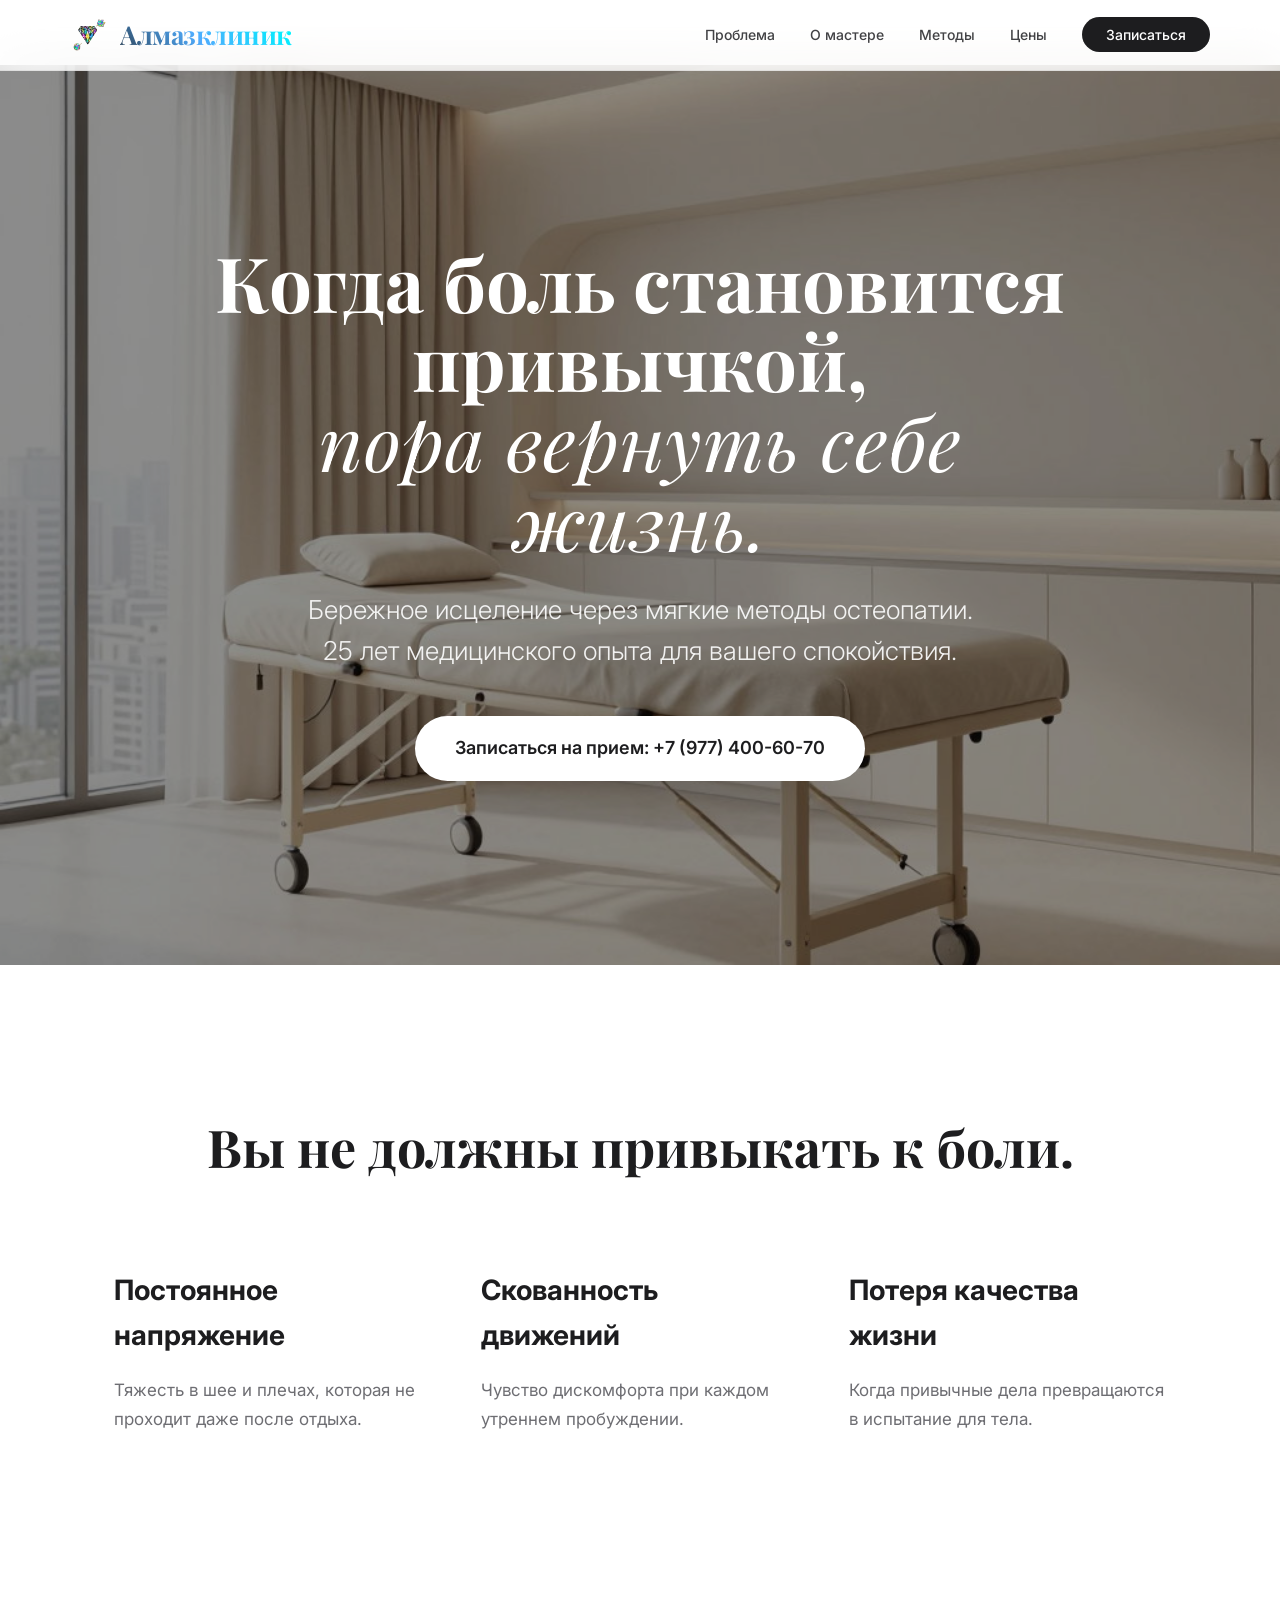
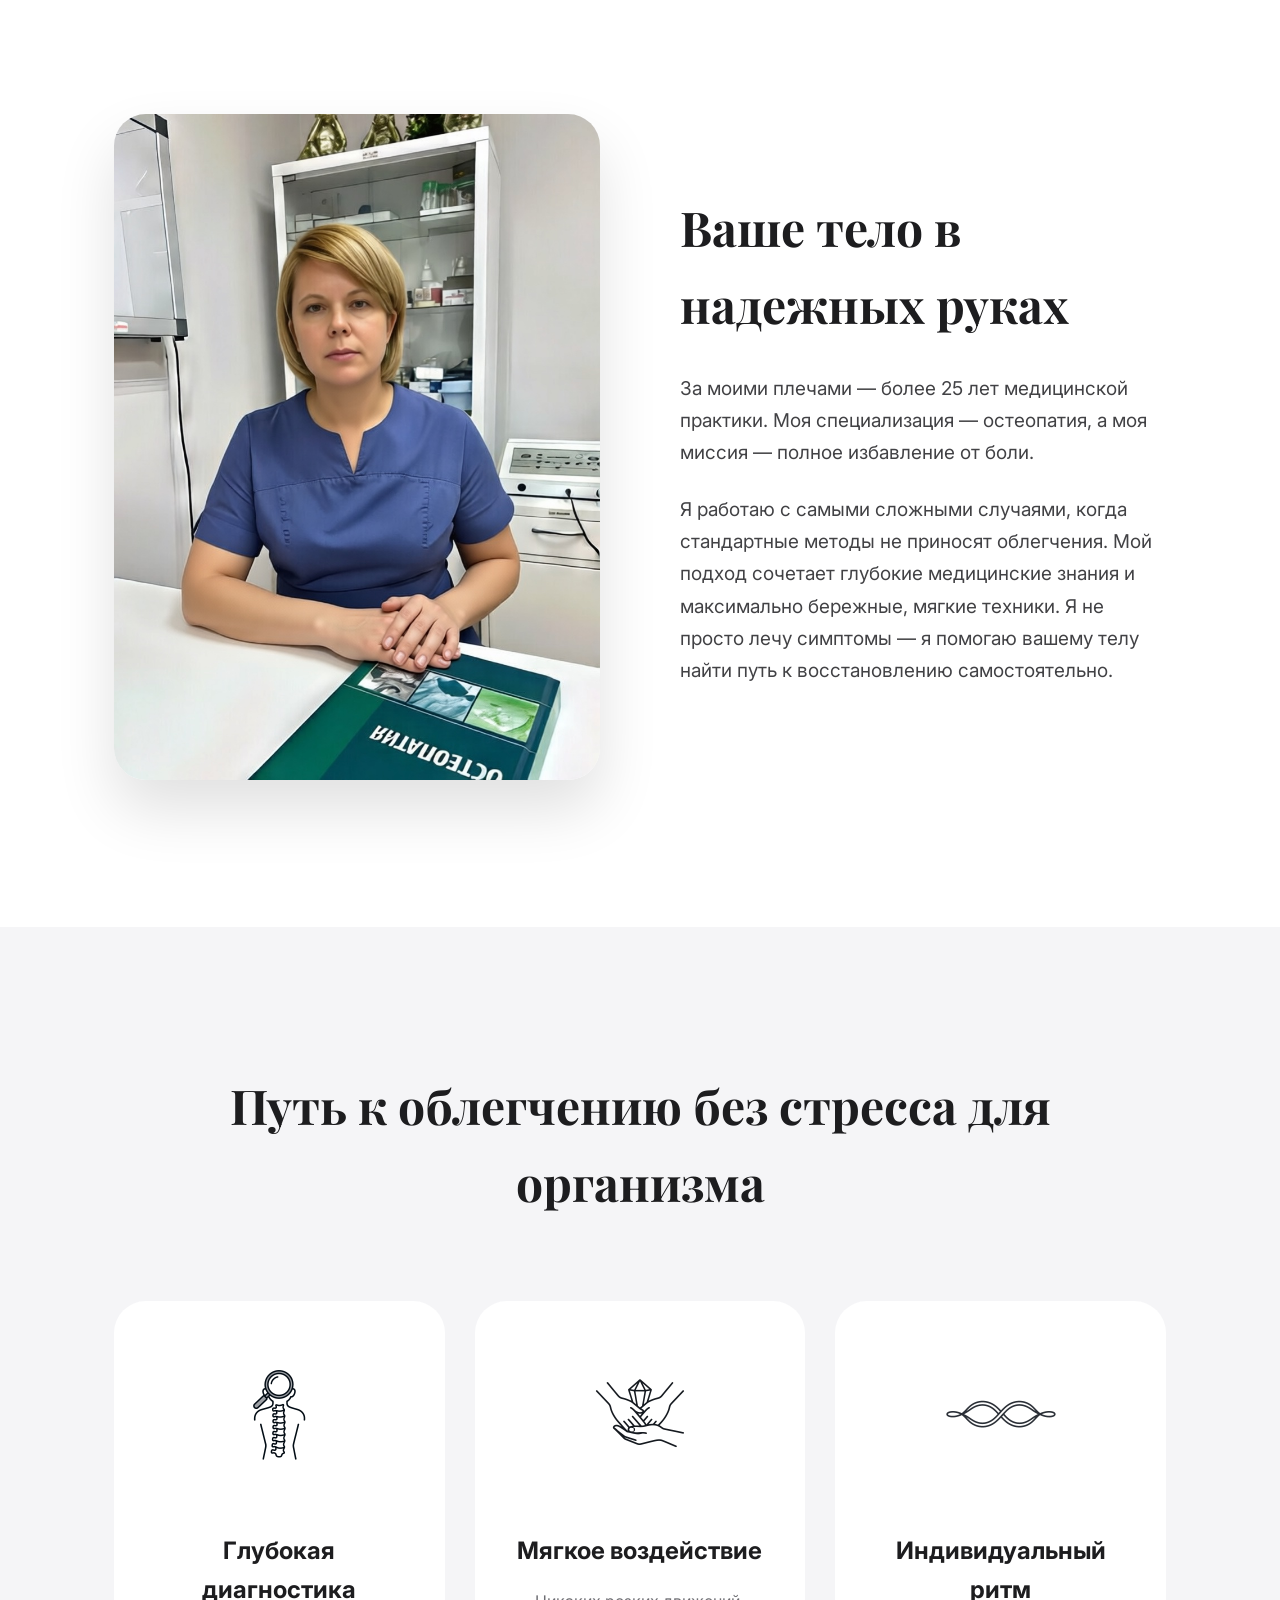
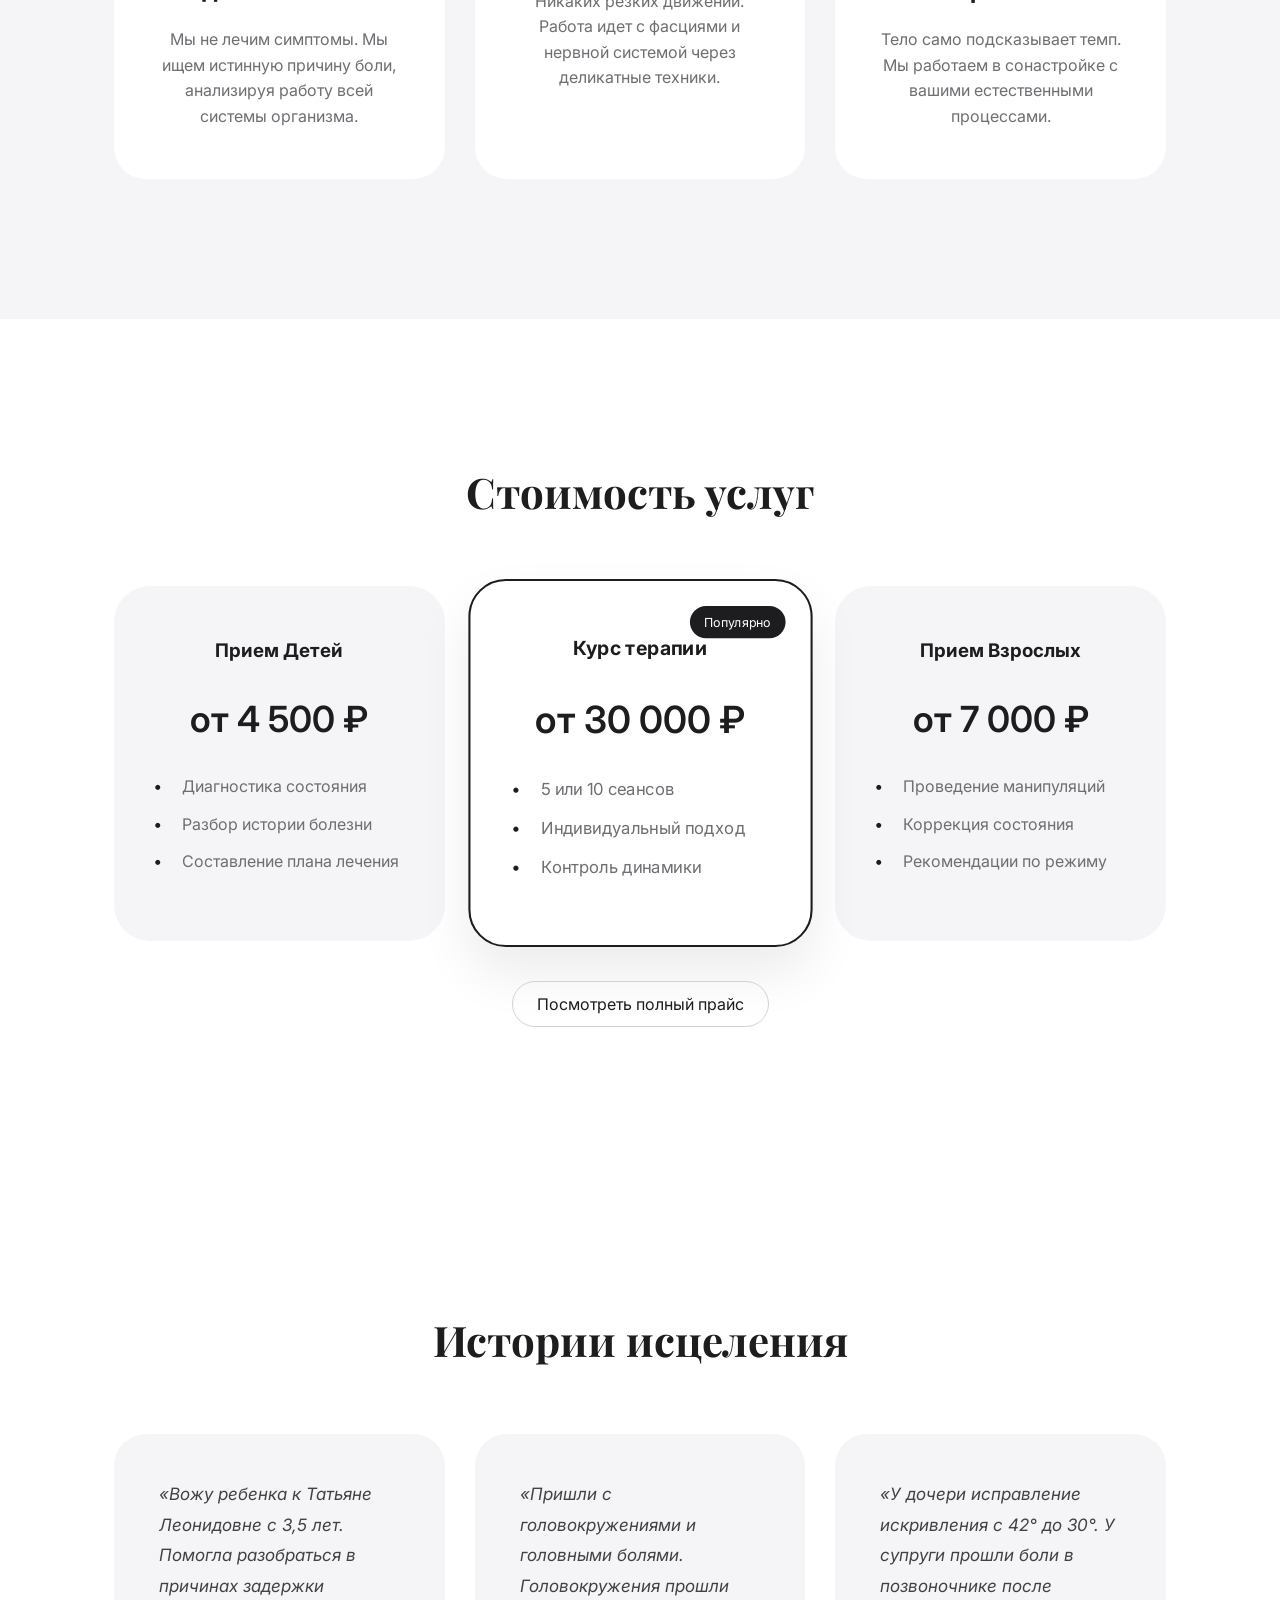
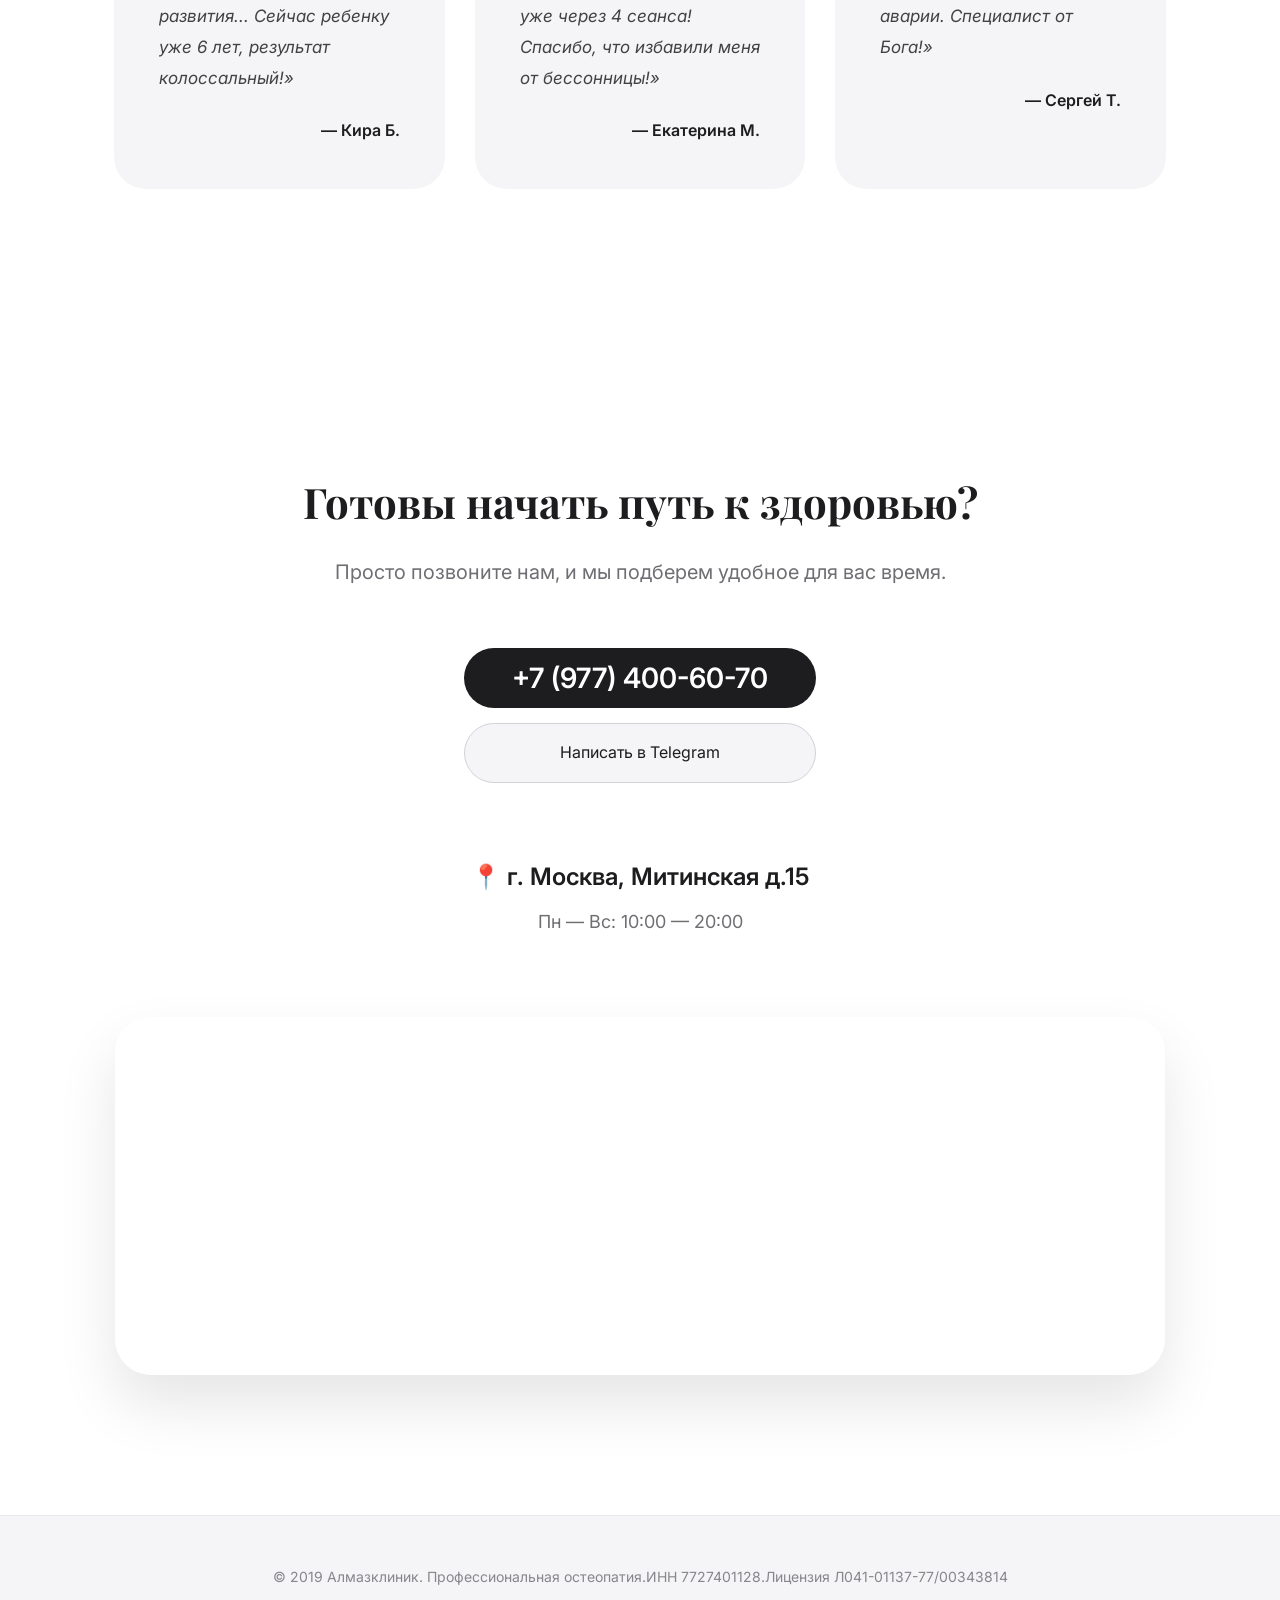
==== Сайт/index.html @ 71200cf9 "Add files via upload" ====
<!DOCTYPE html>
<html lang="ru">
<head>
    <meta charset="UTF-8">
    <meta name="viewport" content="width=device-width, initial-scale=1.0">
    <title>Алмазклиник | Бережное исцеление</title>
    <link rel="stylesheet" href="style.css">
    <!-- Подключаем премиальные шрифты -->
    <link href="https://fonts.googleapis.com/css2?family=Inter:wght@300;400;600&family=Playfair+Display:wght@700&display=swap" rel="stylesheet">
</head>
<body>

    <!-- Навигация -->
    <!-- Навигация с логотипом -->
    <nav class="navbar">
        <div class="nav-container">
            <a href="#" class="nav-logo">
                <img src="images/logo.png" alt="Логотип" class="nav-logo-img">
                <span>Алмазклиник</span>
            </a>
            <ul class="nav-links">
                <li><a href="#problem">Проблема</a></li>
                <li><a href="#about">О мастере</a></li>
                <li><a href="#methods">Методы</a></li>
                <li><a href="#pricing">Цены</a></li>
                <li><a href="#contact" class="nav-cta">Записаться</a></li>
            </ul>
        </div>
    </nav>


    <!-- Блок 1: Обложка -->
    <section class="hero">
        <div class="overlay"></div>
        <div class="hero-content">
            <h1 class="hero-title">Когда боль становится привычкой, <br><span class="italic">пора вернуть себе жизнь.</span></h1>
            <p class="hero-subtitle">Бережное исцеление через мягкие методы остеопатии. <br>25 лет медицинского опыта для вашего спокойствия.</p>
            <a href="tel:+79774006070" class="hero-button">Записаться на прием: +7 (977) 400-60-70</a>
        </div>
    </section>

    <!-- Блок 2: Проблема -->
    <section id="problem" class="problem-section">
        <div class="container">
            <h2 class="problem-title">Вы не должны привыкать к боли.</h2>
            <div class="problem-grid">
                <div class="problem-item">
                    <h3>Постоянное напряжение</h3>
                    <p>Тяжесть в шее и плечах, которая не проходит даже после отдыха.</p>
                </div>
                <div class="problem-item">
                    <h3>Скованность движений</h3>
                    <p>Чувство дискомфорта при каждом утреннем пробуждении.</p>
                </div>
                <div class="problem-item">
                    <h3>Потеря качества жизни</h3>
                    <p>Когда привычные дела превращаются в испытание для тела.</p>
                </div>
            </div>
        </div>
    </section>

    <!-- Блок 3: О мастере -->
    <section id="about" class="about-section">
        <div class="container about-container">
            <div class="about-image">
                <img src="images/doctor.jpg" alt="Специалист Алмазклиник">
            </div>
            <div class="about-text">
                <h2 class="about-title">Ваше тело в надежных руках</h2>
                <p class="about-description">
                    За моими плечами — более 25 лет медицинской практики. Моя специализация — остеопатия, а моя миссия — полное избавление от боли.
                </p>
                <p class="about-description">
                    Я работаю с самыми сложными случаями, когда стандартные методы не приносят облегчения. Мой подход сочетает глубокие медицинские знания и максимально бережные, мягкие техники. Я не просто лечу симптомы — я помогаю вашему телу найти путь к восстановлению самостоятельно.
                </p>
            </div>
        </div>
    </section>

<!-- Блок 4: Методы -->
<section id="methods" class="methods-section">
    <div class="container">
        <h2 class="methods-title">Путь к облегчению без стресса для организма</h2>
        <div class="methods-grid">
            
            <!-- Карточка 1 -->
            <div class="method-card">
                <div class="method-icon">
                    <img src="images/icon-diag.png" alt="Диагностика" class="method-img">
                </div>
                <h3>Глубокая диагностика</h3>
                <p>Мы не лечим симптомы. Мы ищем истинную причину боли, анализируя работу всей системы организма.</p>
            </div>

            <!-- Карточка 2 -->
            <div class="method-card">
                <div class="method-icon">
                    <img src="images/icon-touch.png" alt="Мягкое воздействие" class="method-img">
                </div>
                <h3>Мягкое воздействие</h3>
                <p>Никаких резких движений. Работа идет с фасциями и нервной системой через деликатные техники.</p>
            </div>

            <!-- Карточка 3 -->
            <div class="method-card">
                <div class="method-icon">
                    <img src="images/icon-rhythm.png" alt="Индивидуальный ритм" class="method-img">
                </div>
                <h3>Индивидуальный ритм</h3>
                <p>Тело само подсказывает темп. Мы работаем в сонастройке с вашими естественными процессами.</p>
            </div>

        </div>
    </div>
</section>


    <!-- Блок 5: Цены (Вернули на место) -->
    <section id="pricing" class="pricing-section">
        <div class="container">
            <h2 class="section-title">Стоимость услуг</h2>
            <div class="pricing-grid">
                <div class="price-card">
                    <h3>Прием Детей</h3>
                    <p class="price-value">от 4 500 ₽</p>
                    <ul class="price-features">
                        <li>Диагностика состояния</li>
                        <li>Разбор истории болезни</li>
                        <li>Составление плана лечения</li>
                    </ul>
                </div>
                <div class="price-card featured">
                    <div class="badge">Популярно</div>
                    <h3>Курс терапии</h3>
                    <p class="price-value">от 30 000 ₽</p>
                    <ul class="price-features">
                        <li>5 или 10 сеансов</li>
                        <li>Индивидуальный подход</li>
                        <li>Контроль динамики</li>
                    </ul>
                </div>
                <div class="price-card">
                    <h3>Прием Взрослых</h3>
                    <p class="price-value">от 7 000 ₽</p>
                    <ul class="price-features">
                        <li>Проведение манипуляций</li>
                        <li>Коррекция состояния</li>
                        <li>Рекомендации по режиму</li>
                    </ul>
                </div>
            </div>
            <div class="price-action">
            <button id="openPrice" class="btn-secondary">Посмотреть полный прайс</button>
        </div>
    </div> <!-- конец .container -->
</section>
    
    <!-- Блок 6: Отзывы -->
    <section class="testimonials-section">
        <div class="container">
            <h2 class="testimonials-title">Истории исцеления</h2>
            <div class="testimonials-grid">
                <div class="testimonial-card">
                    <p class="testimonial-text">«Вожу ребенка к Татьяне Леонидовне с 3,5 лет. Помогла разобраться в причинах задержки развития... Сейчас ребенку уже 6 лет, результат колоссальный!»</p>
                    <p class="testimonial-author">— Кира Б.</p>
                </div>
                <div class="testimonial-card">
                    <p class="testimonial-text">«Пришли с головокружениями и головными болями. Головокружения прошли уже через 4 сеанса! Спасибо, что избавили меня от бессонницы!»</p>
                    <p class="testimonial-author">— Екатерина М.</p>
                </div>
                <div class="testimonial-card">
                    <p class="testimonial-text">«У дочери исправление искривления с 42° до 30°. У супруги прошли боли в позвоночнике после аварии. Специалист от Бога!»</p>
                    <p class="testimonial-author">— Сергей Т.</p>
                </div>
            </div>
        </div>
    </section>

    <!-- Блок 7: Контакты и Карта -->
    <section id="contact" class="final-contact-section">
        <div class="container">
            <h2 class="final-title">Готовы начать путь к здоровью?</h2>
            <p class="final-subtitle">Просто позвоните нам, и мы подберем удобное для вас время.</p>
            
<div class="contact-main">
    <div class="contact-buttons">
        <a href="tel:+79774006070" class="big-phone-button">+7 (977) 400-60-70</a>
        <!-- ЗАМЕНИ 'your_username' на свой реальный ник в телеграм -->
        <a href="https://t.me/+79774006070" class="tg-button">Написать в Telegram</a>
    </div>
    <div class="contact-details">
        <p class="address-item">📍 г. Москва, Митинская д.15</p>
        <p class="working-hours">Пн — Вс: 10:00 — 20:00</p>
    </div>
</div>

            <div class="map-wrapper">
                <iframe src="https://www.google.com/maps/embed?pb=!1m18!1m12!1m3!1d2395.456789012345!2d37.369601!3d55.841950!2m3!1f0!2f0!3f0!3m2!1i1024!2i768!4f13.1!3m3!1m2!1s0x0%3A0x0!2zNTXCsDUwJzYzLjAiTiAzN8KwMjInXTAuNiJF!5e0!3m2!1sru!2sru!4v1625000000000!5m2!1sru!2sru" width="100%" height="350" style="border:0;" allowfullscreen="" loading="lazy"></iframe>
            </div>
        </div>
    </section>

    <footer class="footer">
        <div class="container">
            <p>&copy; 2019 Алмазклиник. Профессиональная остеопатия.ИНН 7727401128.Лицензия Л041-01137-77/00343814</p>
        </div>
    </footer>
    <!-- Модальное окно с полным прайсом -->
    <div id="priceModal" class="modal-overlay">
        <div class="modal-container">
            <button class="modal-close">&times;</button>
            <div class="modal-content">
                <h2 class="modal-title">Детальный прайс-лист</h2>
                <div id="priceListContainer" class="price-list">
                    <!-- Сюда JS автоматически вставит услуги из списка -->
                </div>
            </div>
        </div>
    </div>

    <!-- Подключаем скрипт ПЕРЕД закрывающим тегом body -->
    <script src="script.js"></script> 
</body>
</html>
---- Сайт/style.css ----
/* 1. ОБНУЛЕНИЕ И БАЗОВЫЕ НАСТРОЙКИ */
* {
    margin: 0;
    padding: 0;
    box-sizing: border-box;
    -webkit-font-smoothing: antialiased; /* Делает шрифты чище на Mac/iOS */
    -moz-osx-font-smoothing: grayscale;
}

html {
    scroll-behavior: smooth;
}

body {
    font-family: 'Inter', sans-serif;
    background-color: #ffffff;
    color: #1d1d1f;
    line-height: 1.6; /* Увеличил для лучшей читаемости */
    overflow-x: hidden;
}

.container {
    max-width: 1100px;
    margin: 0 auto;
    padding: 0 24px;
}

/* 2. НАВИГАЦИЯ (Premium Glassmorphism) */
.navbar {
    position: fixed;
    top: 0;
    width: 100%;
    background: rgba(255, 255, 255, 0.75); /* Более мягкий белый */
    backdrop-filter: blur(20px) saturate(180%); /* Усиленный эффект Apple */
    -webkit-backdrop-filter: blur(20px) saturate(180%);
    z-index: 1000;
    border-bottom: 1px solid rgba(0, 0, 0, 0.05);
}

.nav-container {
    max-width: 1200px;
    margin: 0 auto;
    display: flex;
    justify-content: space-between;
    align-items: center;
    padding: 14px 30px;
}

.nav-logo {
    display: flex;
    align-items: center;
    gap: 12px;
    text-decoration: none;
    transition: transform 0.4s cubic-bezier(0.23, 1, 0.32, 1);
}

.nav-logo:hover {
    transform: scale(1.03);
}

.nav-logo-img {
    width: 38px;
    height: 38px;
    object-fit: contain;
}

.nav-logo span {
    font-family: 'Playfair Display', serif;
    font-size: 26px;
    font-weight: 700;
    letter-spacing: -0.5px;
    
    /* Магия градиента */
    background: linear-gradient(
        45deg, 
        #2c3e50, /* Глубокий синий (как в лого) */
        #4facfe, /* Голубой блик */
        #00f2fe, /* Бирюзовый блик */
        #a8edea, /* Светлый отблеск */
        #2c3e50  /* Возврат к базе */
    );
    background-size: 200% auto; /* Чтобы градиент был шире текста для плавности */
    -webkit-background-clip: text; /* Обрезаем фон по форме букв */
    -webkit-text-fill-color: transparent; /* Делаем сами буквы прозрачными, чтобы видеть фон */
    display: inline-block;
    
    /* Анимация легкого перелива (опционально, для эффекта сияния) */
    animation: shine 5s linear infinite;
}

/* Анимация движения градиента */
@keyframes shine {
    to {
        background-position: 200% center;
    }
}


.nav-links {
    display: flex;
    list-style: none;
    gap: 35px;
    align-items: center;
}

.nav-links a {
    text-decoration: none;
    color: #424245;
    font-size: 14px;
    font-weight: 500;
    transition: color 0.3s ease;
}

.nav-links a:hover {
    color: #000;
}

.nav-cta {
    background-color: #1d1d1f;
    color: #ffffff !important;
    padding: 9px 24px;
    border-radius: 30px;
    font-size: 14px;
}

/* Чтобы контент не залезал под навигацию */
body {
    padding-top: 65px;
}

/* 3. HERO SECTION (Emotional Impact) */
.hero {
    position: relative;
    height: 100vh;
    width: 100%;
    display: flex;
    align-items: center;
    justify-content: center;
    text-align: center;
    background: url('images/bg.jpg') no-repeat center center / cover;
}

.overlay {
    position: absolute;
    top: 0; left: 0; width: 100%; height: 100%;
    background: rgba(0, 0, 0, 0.45); /* Чуть темнее для контраста с белым текстом */
    z-index: 1;
}

.hero-content {
    position: relative;
    z-index: 2;
    max-width: 900px;
    padding: 0 20px;
}

.hero-title {
    font-family: 'Playfair Display', serif;
    font-size: clamp(40px, 8vw, 76px);
    color: #ffffff;
    line-height: 1.05;
    margin-bottom: 28px;
}

.hero-title span {
    display: block;
    font-style: italic;
    font-weight: 300; /* Тонкий курсив для элегантности */
    letter-spacing: 1px;
}

.hero-subtitle {
    font-size: clamp(18px, 2.5vw, 26px);
    color: rgba(255, 255, 255, 0.9);
    margin-bottom: 44px;
    font-weight: 300;
}

.hero-button {
    display: inline-block;
    padding: 18px 40px;
    background-color: #ffffff;
    color: #1d1d1f;
    text-decoration: none;
    border-radius: 50px;
    font-weight: 600;
    font-size: clamp(15px, 2vw, 18px);
    /* Плавная "вязкая" анимация */
    transition: all 0.5s cubic-bezier(0.23, 1, 0.32, 1);
}

.hero-button:hover {
    transform: scale(1.06);
    box-shadow: 0 15px 30px rgba(0,0,0,0.3);
}

/* 4. БЛОК ПРОБЛЕМА */
.problem-section {
    padding: 140px 20px;
    background-color: #ffffff;
}

.problem-title {
    font-family: 'Playfair Display', serif;
    font-size: clamp(32px, 5vw, 52px);
    text-align: center;
    margin-bottom: 80px;
    color: #1d1d1f;
}

.problem-grid {
    display: grid;
    grid-template-columns: repeat(auto-fit, minmax(300px, 1fr));
    gap: 50px; /* Больше пространства */
}

.problem-item h3 {
    font-size: clamp(22px, 3vw, 28px);
    margin-bottom: 18px;
    color: #1d1d1f;
}

.problem-item p {
    font-size: 17px;
    color: #6e6e73; /* Чуть темнее для читаемости */
    line-height: 1.7;
}

/* 5. БЛОК О МАСТЕРЕ (Split Layout) */
.about-section {
    padding: 140px 20px;
    background-color: #ffffff;
}

.about-container {
    display: flex;
    align-items: center;
    gap: 80px;
}

.about-image {
    flex: 1;
    max-width: 500px;
}

.about-image img {
    width: 100%;
    border-radius: 32px; /* Более мягкие углы */
    box-shadow: 0 30px 60px rgba(0,0,0,0.12);
}

.about-text { flex: 1; }

.about-title {
    font-family: 'Playfair Display', serif;
    font-size: clamp(32px, 5vw, 48px);
    margin-bottom: 30px;
}

.about-description {
    font-size: 19px;
    color: #424245;
    margin-bottom: 24px;
    line-height: 1.7;
}

/* 6. БЛОК МЕТОДЫ (Cards) */
.methods-section {
    padding: 140px 20px;
    background-color: #f5f5f7; /* Apple BG */
}

.methods-title {
    font-family: 'Playfair Display', serif;
    text-align: center;
    font-size: clamp(32px, 5vw, 48px);
    margin-bottom: 80px;
}

.methods-grid {
    display: grid;
    grid-template-columns: repeat(auto-fit, minmax(280px, 1fr));
    gap: 30px;
    max-width: 1100px;
    margin: 0 auto;
}

.method-card {
    background: #ffffff;
    padding: 50px 40px; /* Больше внутреннего пространства */
    border-radius: 32px;
    text-align: center;
    transition: all 0.5s cubic-bezier(0.23, 1, 0.32, 1);
}

.method-card:hover { 
    transform: translateY(-12px); 
    box-shadow: 0 20px 40px rgba(0,0,0,0.06);
}

.method-icon { font-size: 44px; margin-bottom: 24px; display: block; }

.method-card h3 { font-size: 24px; margin-bottom: 18px; }

.method-card p { color: #6e6e73; font-size: 16px; line-height: 1.6; }

/* 7. БЛОК ЦЕНЫ (Pricing) */
.pricing-section { padding: 140px 20px; background: #ffffff; }

.section-title { text-align: center; font-family: 'Playfair Display', serif; font-size: 42px; margin-bottom: 60px; }

.pricing-grid {
    display: grid;
    grid-template-columns: repeat(auto-fit, minmax(300px, 1fr));
    gap: 30px;
    max-width: 1100px;
    margin: 0 auto;
}

.price-card { 
    background: #f5f5f7; 
    padding: 50px 40px; 
    border-radius: 36px; 
    text-align: center; 
    transition: all 0.5s cubic-bezier(0.23, 1, 0.32, 1);
}

.price-card.featured { 
    background: #ffffff; 
    border: 1px solid rgba(0,0,0,0.1); /* Тонкая граница вместо жирной */
    transform: scale(1.04); 
    box-shadow: 0 25px 50px rgba(0,0,0,0.08);
}

.badge { 
    position: absolute; top: 24px; right: 24px; 
    background: #1d1d1f; color: #fff; 
    padding: 6px 14px; border-radius: 20px; font-size: 12px; 
}

.price-value { font-size: 36px; font-weight: 600; margin: 25px 0; }

.price-features { list-style: none; text-align: left; color: #6e6e73; }

.price-features li { padding-left: 28px; position: relative; margin-bottom: 12px; }

.price-features li::before { content: "•"; position: absolute; left: 0; color: #1d1d1f; font-weight: bold; }

/* 8. БЛОК ОТЗЫВОВ */
.testimonials-section { padding: 140px 20px; background: #ffffff; }

.testimonials-title { text-align: center; font-family: 'Playfair Display', serif; font-size: 42px; margin-bottom: 60px; }

.testimonials-grid { display: grid; grid-template-columns: repeat(auto-fit, minmax(320px, 1fr)); gap: 30px; max-width: 1200px; margin: 0 auto; }

.testimonial-card { background: #f5f5f7; padding: 45px; border-radius: 32px; }

.testimonial-text { font-style: italic; color: #424245; margin-bottom: 25px; line-height: 1.8; font-size: 17px; }

.testimonial-author { font-weight: 600; text-align: right; color: #1d1d1f; font-size: 16px; }

/* 9. БЛОК КОНТАКТОВ И КАРТА */
.final-contact-section { padding: 140px 20px; background: #ffffff; }

.final-title { font-family: 'Playfair Display', serif; text-align: center; font-size: 42px; margin-bottom: 20px; }

.final-subtitle { text-align: center; color: #6e6e73; margin-bottom: 60px; font-size: 20px; }

.contact-main { display: flex; flex-direction: column; align-items: center; gap: 45px; margin-bottom: 80px; }

.big-phone-button {
    padding: 22px 48px; background: #1d1d1f; color: #fff; text-decoration: none;
    border-radius: 50px; font-size: 28px; font-weight: 600; 
    transition: all 0.5s cubic-bezier(0.23, 1, 0.32, 1);
}

.big-phone-button:hover { transform: scale(1.05); background: #424245; box-shadow: 0 20px 40px rgba(0,0,0,0.2); }

.contact-details { text-align: center; }

.address-item { font-size: 24px; font-weight: 600; margin-bottom: 12px; }

.working-hours { color: #6e6e73; font-size: 18px; }

.map-wrapper { max-width: 1050px; margin: 0 auto; border-radius: 36px; overflow: hidden; box-shadow: 0 30px 60px rgba(0,0,0,0.1); }

/* ФУТЕР */
.footer { padding: 50px 20px; text-align: center; background: #f5f5f7; color: #86868b; border-top: 1px solid rgba(0,0,0,0.05); font-size: 14px; }

/* АДАПТАЦИЯ (MOBILE & TABLET) */
@media (max-width: 992px) {
    .about-container { flex-direction: column; text-align: center; gap: 50px; }
    .about-image { max-width: 100%; order: 1; }
    .about-text { order: 2; }
}

@media (max-width: 768px) {
    /* Вместо скрытия меню, мы оставляем только важные элементы */
    .nav-links { display: none; } 
    
    /* Добавляем кнопку вызова прямо в навигацию для мобильных */
    .nav-cta { display: block; padding: 7px 16px; font-size: 13px; }

    .pricing-grid, .contact-main { grid-template-columns: 1fr; }
    .price-card.featured { transform: scale(1); margin: 20px 0; }
    .big-phone-button { font-size: 22px; padding: 18px 35px; width: 100%; text-align: center; }
    
    .problem-section, .about-section, .methods-section, .pricing-section, .testimonials-section, .final-contact-section {
        padding: 80px 20px; /* Уменьшаем отступы на мобильных */
    }
}

@media (max-width: 480px) {
    .hero-title { font-size: 38px; }
    .nav-logo span { font-size: 20px; }
}
.method-img {
    width: 128px;        /* Ширина иконки */
    height: 128px;       /* Высота иконки */
    object-fit: contain; /* Чтобы картинка не растягивалась, а сохраняла пропорции */
    margin-bottom: 10px; /* Небольшой отступ снизу до заголовка */
}/* Кнопка открытия прайса */
.price-action {
    text-align: center;
    margin-top: 40px;
}

.btn-secondary {
    background: transparent;
    border: 1px solid #d2d2d7;
    color: #1d1d1f;
    padding: 12px 24px;
    font-family: 'Inter', sans-serif;
    font-size: 16px;
    border-radius: 30px;
    cursor: pointer;
    transition: all 0.3s ease;
}

.btn-secondary:hover {
    background: #f5f5f7;
    border-color: #86868b;
}

/* Модальное окно - Оверлей */
.modal-overlay {
    position: fixed;
    top: 0;
    left: 0;
    width: 100%;
    height: 100%;
    background: rgba(255, 255, 255, 0.4); /* Полупрозрачный белый */
    backdrop-filter: blur(8px); /* Эффект размытия Apple */
    display: flex;
    align-items: center;
    justify-content: center;
    z-index: 1000;
    opacity: 0;
    pointer-events: none;
    transition: all 0.4s cubic-bezier(0.4, 0, 0.2, 1);
}

.modal-overlay.active {
    opacity: 1;
    pointer-events: auto;
}

/* Контейнер окна */
.modal-container {
    background: #fff;
    width: 90%;
    max-width: 600px;
    max-height: 80vh;
    border-radius: 32px;
    position: relative;
    box-shadow: 0 20px 40px rgba(0,0,0,0.1);
    transform: scale(0.9); /* Начальное состояние для анимации */
    transition: transform 0.4s cubic-bezier(0.4, 0, 0.2, 1);
    padding: 40px;
    overflow: hidden;
}

.modal-overlay.active .modal-container {
    transform: scale(1); /* Масштабирование при открытии */
}

/* Кнопка закрытия (X) */
.modal-close {
    position: absolute;
    top: 20px;
    right: 25px;
    font-size: 30px;
    background: none;
    border: none;
    cursor: pointer;
    color: #86868b;
    transition: color 0.2s ease;
}

.modal-close:hover {
    color: #1d1d1f;
}

/* Тело контента */
.modal-title {
    font-family: 'Playfair Display', serif;
    font-size: 32px;
    text-align: center;
    margin-bottom: 30px;
    color: #1d1d1f;
}

.price-list {
    overflow-y: auto;
    max-height: 60vh;
    padding-right: 10px;
}

/* Стили строк прайса */
.price-row {
    display: flex;
    justify-content: space-between;
    align-items: center;
    padding: 18px 0;
    border-bottom: 1px solid #f5f5f7;
    font-family: 'Inter', sans-serif;
}

.price-row:last-child {
    border-bottom: none;
}

.service-name {
    font-size: 16px;
    color: #424245;
}

.service-cost {
    font-weight: 600;
    font-size: 16px;
    color: #1d1d1f;
}

/* Стилизация скроллбара для Apple-style */
.price-list::-webkit-scrollbar {
    width: 4px;
}
.price-list::-webkit-scrollbar-track {
    background: transparent;
}
.price-list::-webkit-scrollbar-thumb {
    background: #d2d2d7;
    border-radius: 10px;
}
/* ==========================================
   ПРЕМИАЛЬНЫЕ ЭФФЕКТЫ НАВЕДЕНИЯ (HOVER)
   ========================================== */

/* 1. Карточки цен - легкий подъем и глубокая тень */
.price-card {
    transition: all 0.4s cubic-bezier(0.25, 1, 0.5, 1); /* Плавная кривая Apple */
}

.price-card:hover {
    transform: translateY(-8px); /* Карточка чуть приподнимается */
    box-shadow: 0 20px 40px rgba(0, 0, 0, 0.08); /* Тень становится глубже и мягче */
}

/* Особый эффект для популярной карточки (featured) */
.price-card.featured {
    border: 2px solid #1d1d1f; /* Если у тебя есть рамка, она станет четче */
}

/* 2. Карточки отзывов - мягкое увеличение и светлое свечение */
.testimonial-card {
    transition: all 0.4s cubic-bezier(0.25, 1, 0.5, 1);
}

.testimonial-card:hover {
    transform: scale(1.03); /* Очень легкое увеличение всего блока */
    background-color: #fbfbfd; /* Едва заметное изменение цвета фона */
    box-shadow: 0 10px 30px rgba(0, 0, 0, 0.05);
}

/* 3. Кнопки - плавный переход и эффект нажатия */
.hero-button, .nav-cta, .btn-secondary {
    transition: all 0.3s ease;
    position: relative;
    overflow: hidden;
}

/* Эффект при наведении на любую кнопку */
.hero-button:hover, .nav-cta:hover, .btn-secondary:hover {
    opacity: 0.9;
    transform: scale(1.02); /* Кнопка чуть расширяется */
}

/* Эффект "клика" (когда кнопка физически нажимается) */
.hero-button:active, .nav-cta:active, .btn-secondary:active {
    transform: scale(0.97); /* Кнопка слегка сжимается, имитируя нажатие */
}

/* Дополнительно: плавность для ссылок в навигации */
.nav-links li a {
    transition: color 0.3s ease;
}
/* Контейнер для кнопок связи - вертикальный */
.contact-buttons {
    display: flex;
    flex-direction: column; 
    align-items: center;    
    gap: 15px;              
    justify-content: center;
    margin-bottom: 30px;
}

/* ОБЩИЕ СТИЛИ ДЛЯ ОБЕИХ КНОПОК */
.big-phone-button, .tg-button {
    display: flex !important;       /* ВКЛЮЧАЕМ ФЛЕКС - это выровняет текст по центру */
    align-items: center;            /* Центрирование по вертикали */
    justify-content: center;         /* Центрирование по горизонтали */
    width: 100%;                    
    max-width: 450px;               
    height: 60px;                   
    text-align: center;             
    text-decoration: none;          /* Убираем подчеркивание ссылок */
    border-radius: 30px;            
    transition: all 0.3s ease;
    box-sizing: border-box;         /* Чтобы паддинги не раздували кнопку */
}

/* Специфичные стили для телефона (Черная кнопка) */
.big-phone-button {
    background: #1d1d1f; 
    color: #fff; 
    font-weight: 600;
    font-family: 'Inter', sans-serif;
}

/* Специфичные стили для Телеграма (Светлая кнопка) */
.tg-button {
    background: #f5f5f7; 
    color: #1d1d1f;
    font-family: 'Inter', sans-serif;
    border: 1px solid #d2d2d7;
}

/* Эффекты при наведении */
.big-phone-button:hover, .tg-button:hover {
    transform: scale(1.03);
    opacity: 0.9;
}

.big-phone-button:active, .tg-button:active {
    transform: scale(0.98);
}


/* Стили для кнопки Телеграм */
.tg-button {
    display: inline-flex;
    align-items: center;
    justify-content: center;
    background: #f5f5f7; /* Светлый фон Apple */
    color: #1d1d1f;
    text-decoration: none;
    font-family: 'Inter', sans-serif;
    font-weight: 400;
    padding: 0 30px; /* Одинаковая высота с кнопкой телефона */
    height: 60px; /* Подгони под высоту своей big-phone-button */
    border-radius: 30px;
    transition: all 0.3s ease;
    border: 1px solid #d2d2d7;
}

.tg-button:hover {
    background: #e8e8ed;
    transform: scale(1.05);
    color: #0088cc; /* При наведении появляется фирменный цвет TG, но очень мягко */
}

/* Адаптация для мобильных устройств */
@media (max-width: 768px) {
    .contact-buttons {
        flex-direction: column;
        gap: 15px;
    }
    .tg-button, .big-phone-button {
        width: 100%; /* Кнопки на весь экран на мобильных */
        text-align: center;
    }
}
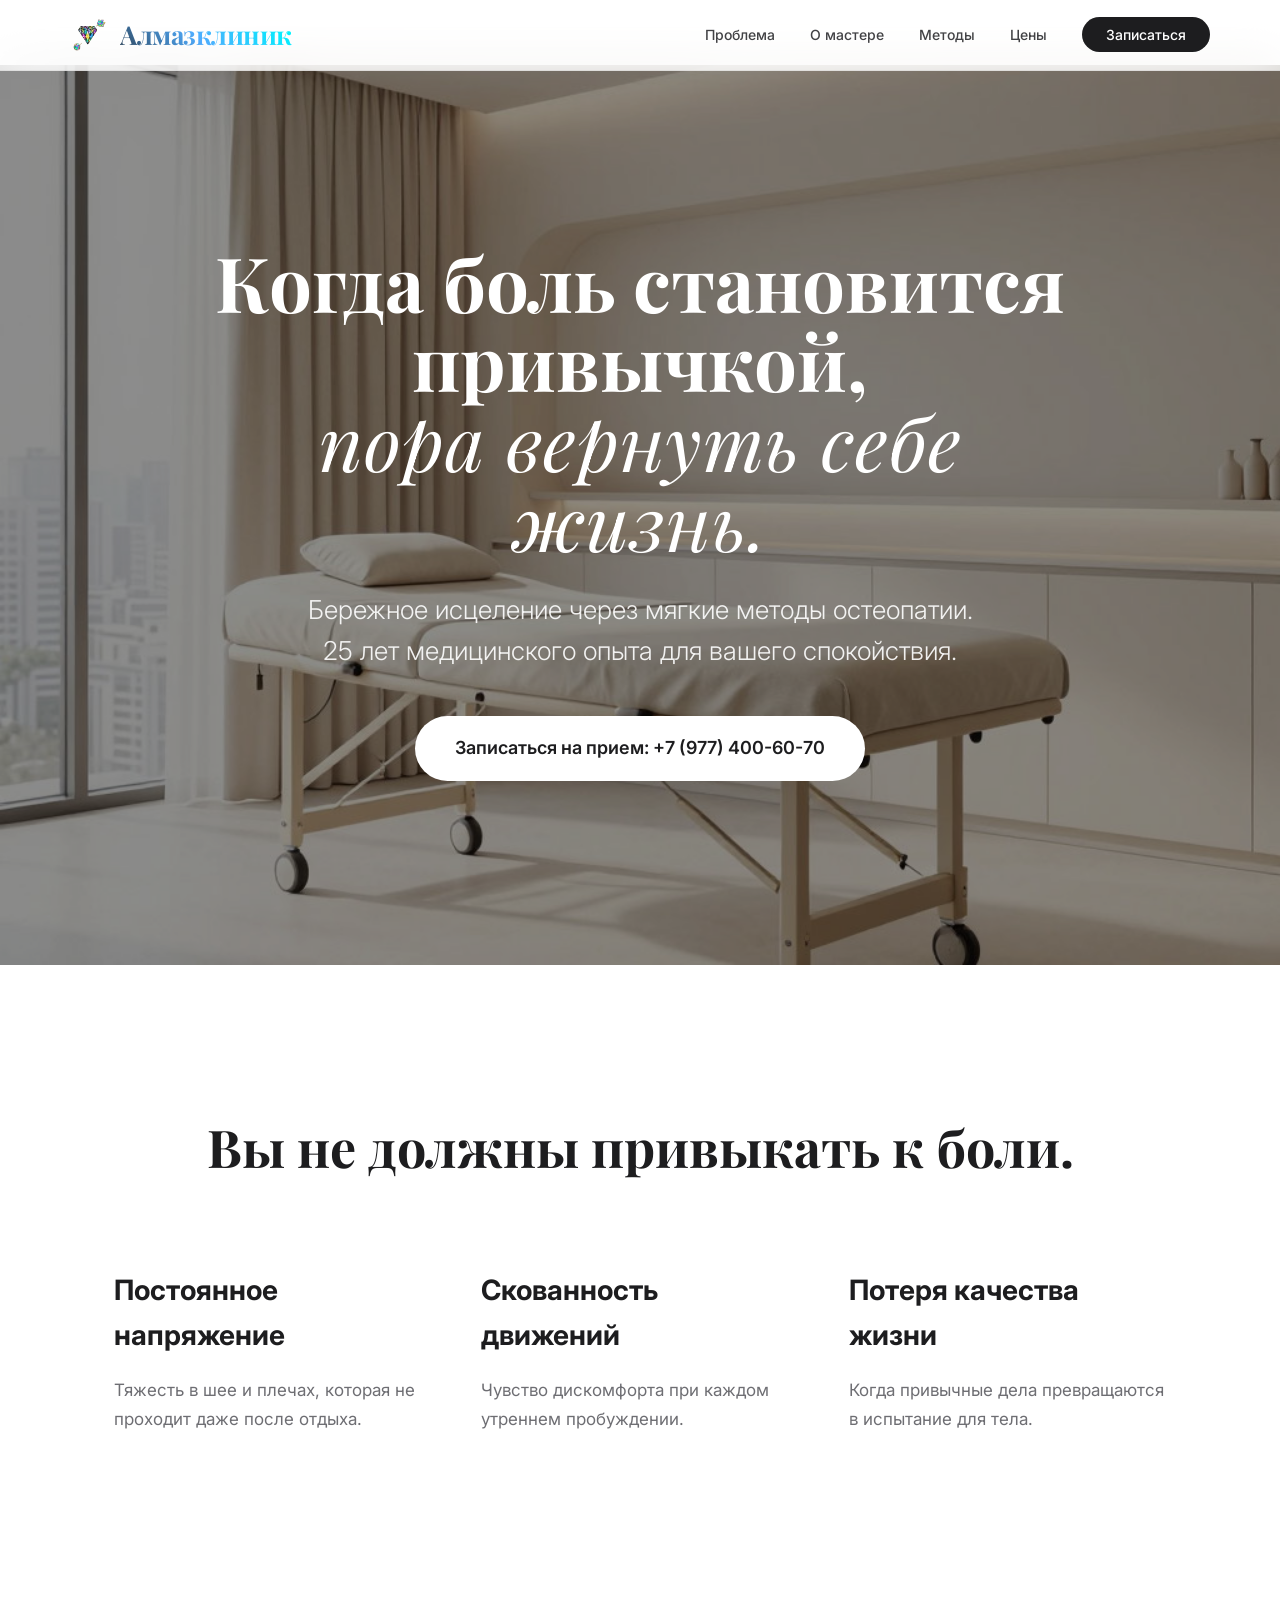
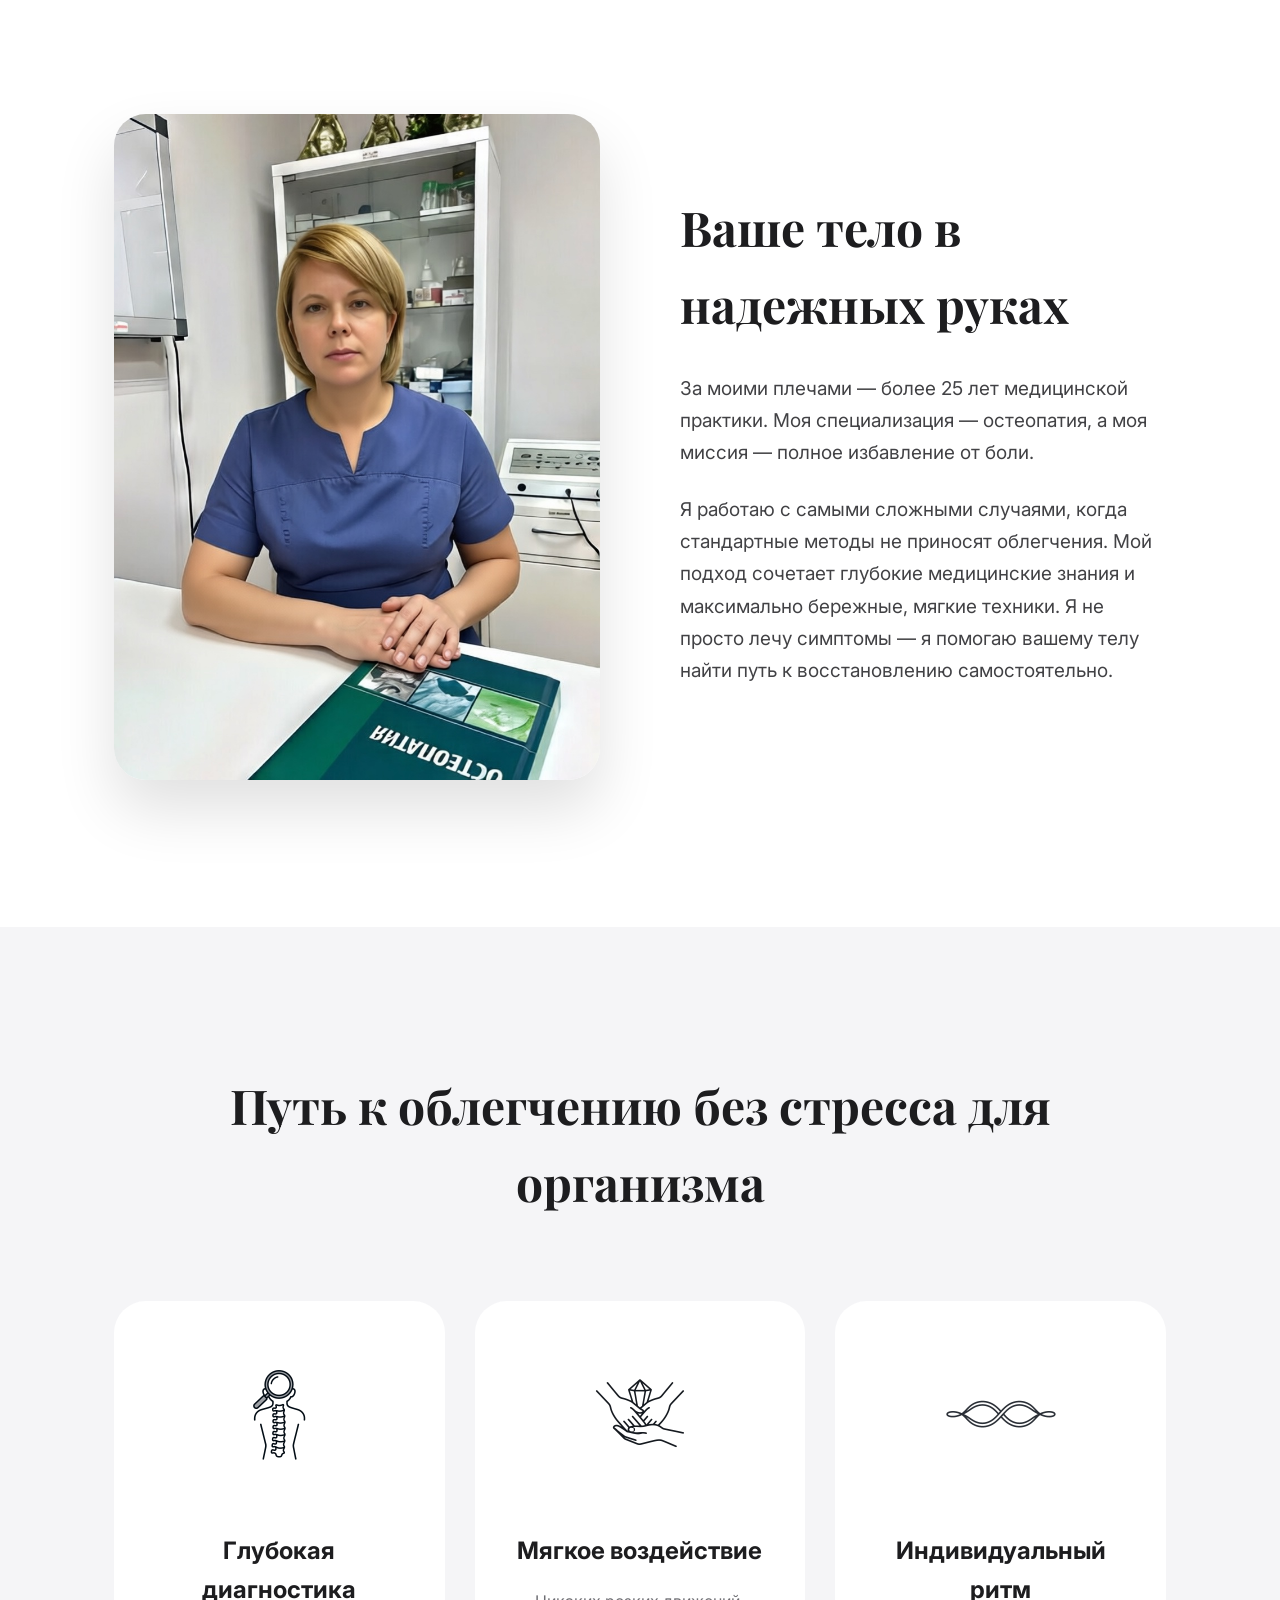
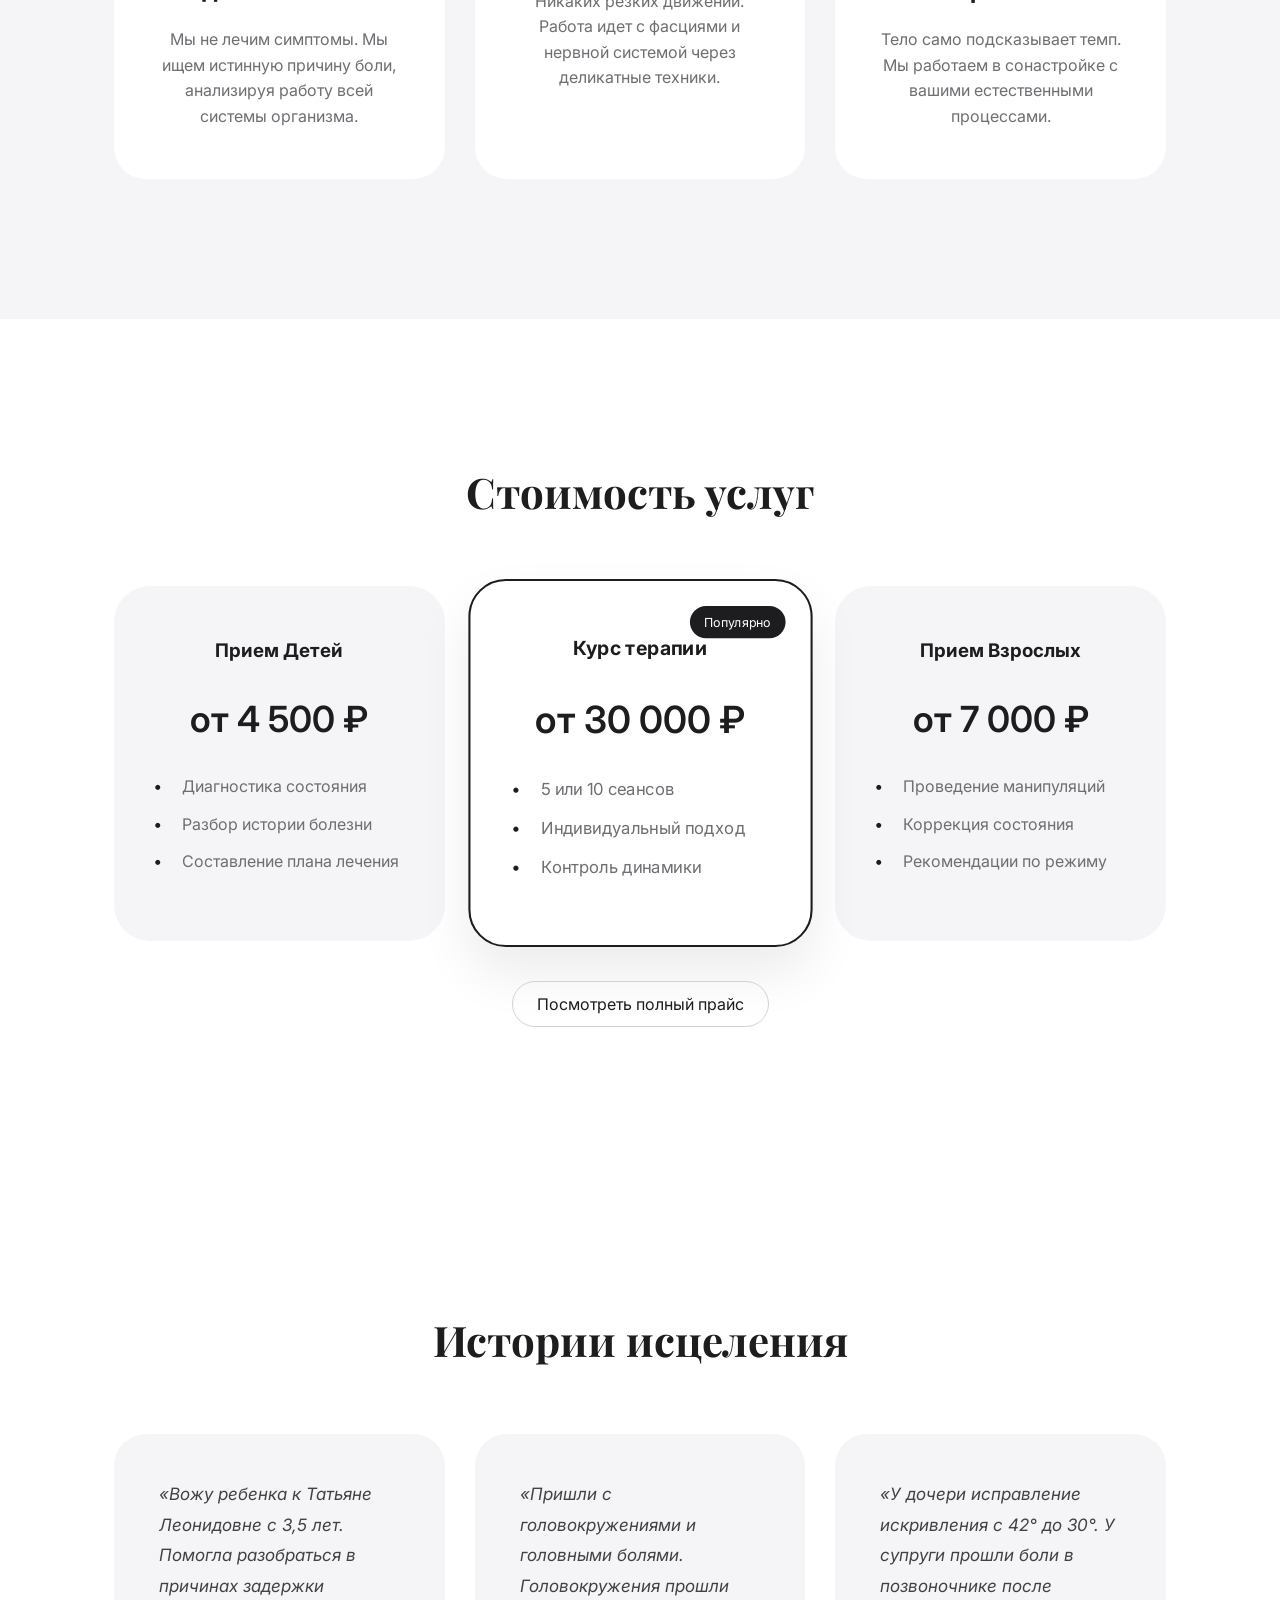
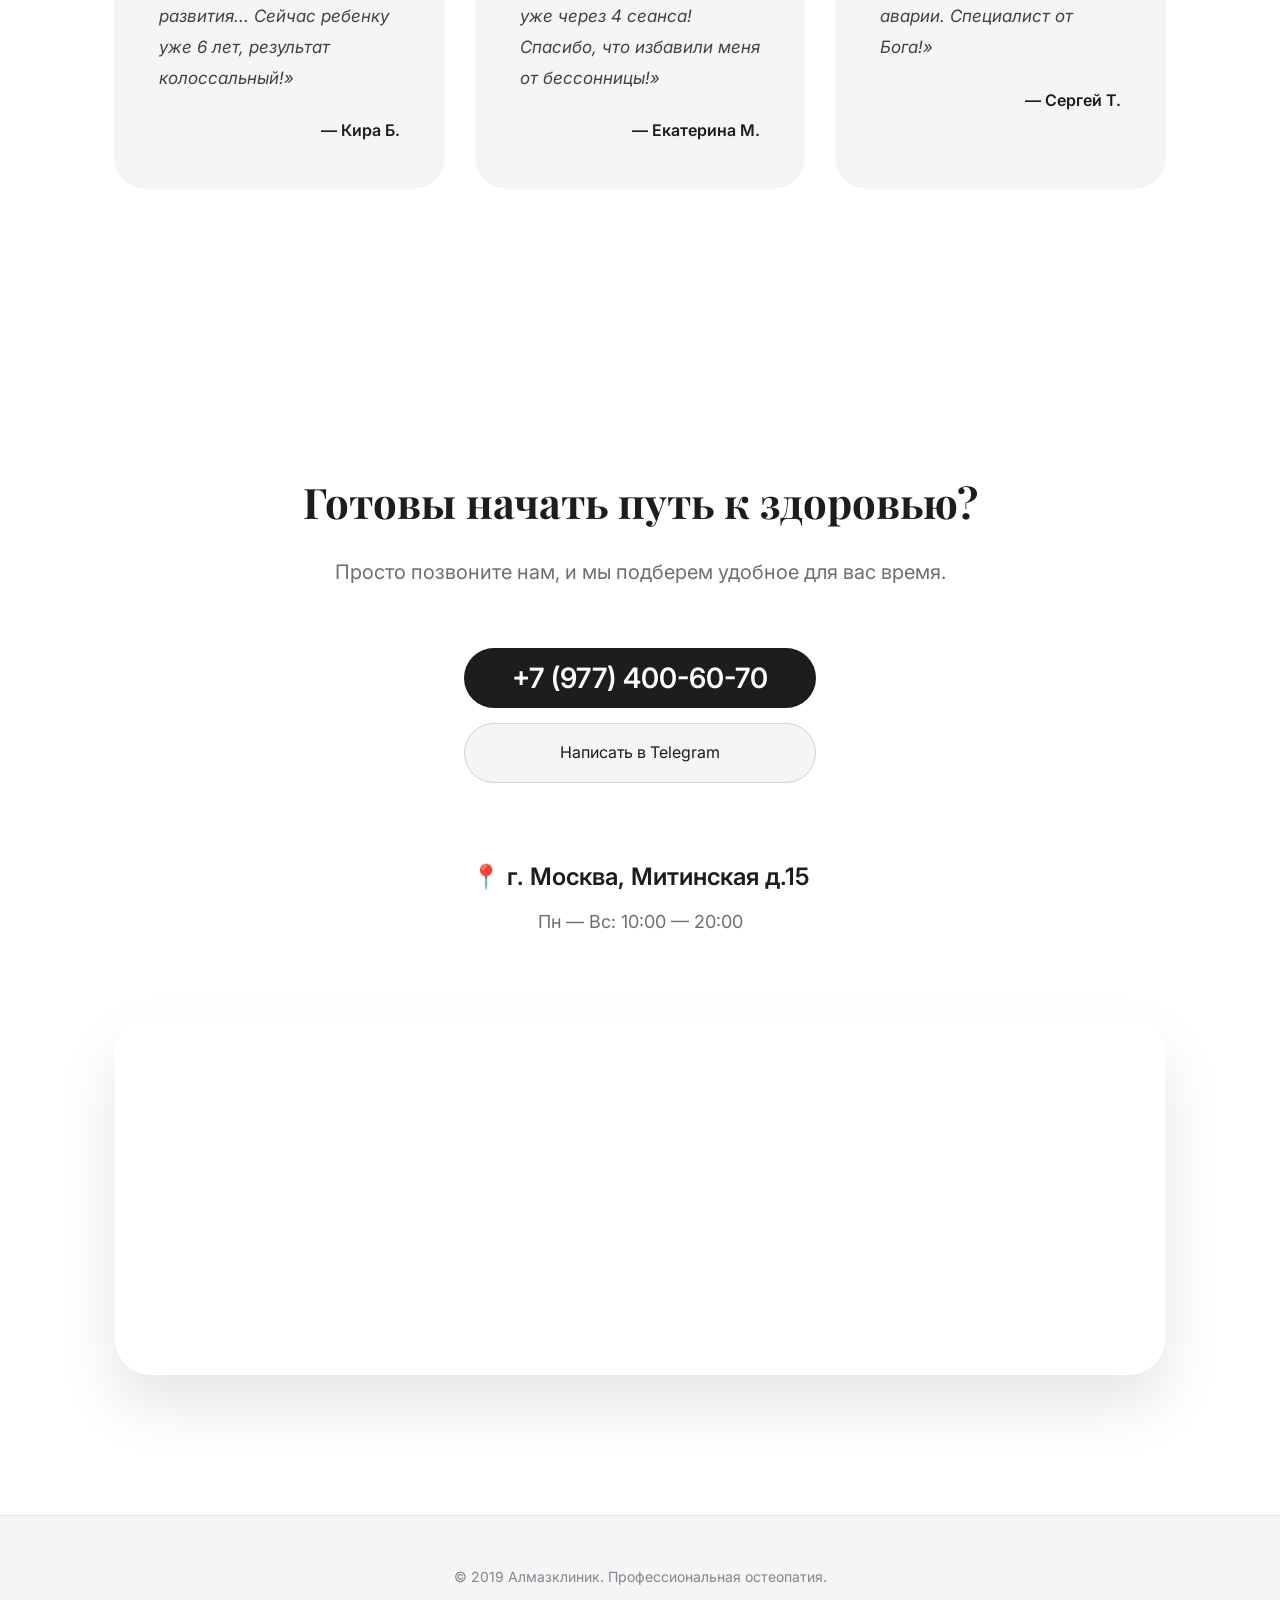
==== commit e1b46433: "index.html" ====
--- a/Сайт/index.html
+++ b/Сайт/index.html
@@ -4,18 +4,22 @@
     <meta charset="UTF-8">
     <meta name="viewport" content="width=device-width, initial-scale=1.0">
     <title>Алмазклиник | Бережное исцеление</title>
+    
+    <!-- Подключаем премиальные шрифты -->
+    <link rel="preconnect" href="https://fonts.googleapis.com">
+    <link rel="preconnect" href="https://fonts.gstatic.com" crossorigin>
+    <link href="https://fonts.googleapis.com/css2?family=Inter:wght@300;400;500;600&family=Playfair+Display:ital,wght@0,700;1,300&display=swap" rel="stylesheet">
+    
+    <!-- Стили (предполагается, что они в style.css) -->
     <link rel="stylesheet" href="style.css">
-    <!-- Подключаем премиальные шрифты -->
-    <link href="https://fonts.googleapis.com/css2?family=Inter:wght@300;400;600&family=Playfair+Display:wght@700&display=swap" rel="stylesheet">
 </head>
 <body>
 
-    <!-- Навигация -->
-    <!-- Навигация с логотипом -->
+    <!-- Навигация: Glassmorphism эффект -->
     <nav class="navbar">
         <div class="nav-container">
             <a href="#" class="nav-logo">
-                <img src="images/logo.png" alt="Логотип" class="nav-logo-img">
+                <img src="images/logo.png" alt="Логотип Алмазклиник" class="nav-logo-img">
                 <span>Алмазклиник</span>
             </a>
             <ul class="nav-links">
@@ -28,8 +32,7 @@
         </div>
     </nav>
 
-
-    <!-- Блок 1: Обложка -->
+    <!-- Блок 1: Hero Section (Анимация входа прописана в CSS через .hero-title и т.д.) -->
     <section class="hero">
         <div class="overlay"></div>
         <div class="hero-content">
@@ -39,8 +42,8 @@
         </div>
     </section>
 
-    <!-- Блок 2: Проблема -->
-    <section id="problem" class="problem-section">
+    <!-- Блок 2: Проблема (Добавлен класс reveal для плавного появления при скролле) -->
+    <section id="problem" class="problem-section reveal">
         <div class="container">
             <h2 class="problem-title">Вы не должны привыкать к боли.</h2>
             <div class="problem-grid">
@@ -60,11 +63,11 @@
         </div>
     </section>
 
-    <!-- Блок 3: О мастере -->
-    <section id="about" class="about-section">
+    <!-- Блок 3: О мастере (Добавлен класс reveal) -->
+    <section id="about" class="about-section reveal">
         <div class="container about-container">
             <div class="about-image">
-                <img src="images/doctor.jpg" alt="Специалист Алмазклиник">
+                <img src="images/doctor.jpg" alt="Специалист Алмазклиник Татьяна Леонидовна">
             </div>
             <div class="about-text">
                 <h2 class="about-title">Ваше тело в надежных руках</h2>
@@ -78,46 +81,43 @@
         </div>
     </section>
 
-<!-- Блок 4: Методы -->
-<section id="methods" class="methods-section">
-    <div class="container">
-        <h2 class="methods-title">Путь к облегчению без стресса для организма</h2>
-        <div class="methods-grid">
-            
-            <!-- Карточка 1 -->
-            <div class="method-card">
-                <div class="method-icon">
-                    <img src="images/icon-diag.png" alt="Диагностика" class="method-img">
-                </div>
-                <h3>Глубокая диагностика</h3>
-                <p>Мы не лечим симптомы. Мы ищем истинную причину боли, анализируя работу всей системы организма.</p>
-            </div>
-
-            <!-- Карточка 2 -->
-            <div class="method-card">
-                <div class="method-icon">
-                    <img src="images/icon-touch.png" alt="Мягкое воздействие" class="method-img">
-                </div>
-                <h3>Мягкое воздействие</h3>
-                <p>Никаких резких движений. Работа идет с фасциями и нервной системой через деликатные техники.</p>
-            </div>
-
-            <!-- Карточка 3 -->
-            <div class="method-card">
-                <div class="method-icon">
-                    <img src="images/icon-rhythm.png" alt="Индивидуальный ритм" class="method-img">
-                </div>
-                <h3>Индивидуальный ритм</h3>
-                <p>Тело само подсказывает темп. Мы работаем в сонастройке с вашими естественными процессами.</p>
-            </div>
-
-        </div>
-    </div>
-</section>
-
-
-    <!-- Блок 5: Цены (Вернули на место) -->
-    <section id="pricing" class="pricing-section">
+    <!-- Блок 4: Методы (Добавлен класс reveal) -->
+    <section id="methods" class="methods-section reveal">
+        <div class="container">
+            <h2 class="methods-title">Путь к облегчению без стресса для организма</h2>
+            <div class="methods-grid">
+                <!-- Карточка 1 -->
+                <div class="method-card">
+                    <div class="method-icon">
+                        <img src="images/icon-diag.png" alt="Диагностика" class="method-img">
+                    </div>
+                    <h3>Глубокая диагностика</h3>
+                    <p>Мы не лечим симптомы. Мы ищем истинную причину боли, анализируя работу всей системы организма.</p>
+                </div>
+
+                <!-- Карточка 2 -->
+                <div class="method-card">
+                    <div class="method-icon">
+                        <img src="images/icon-touch.png" alt="Мягкое воздействие" class="method-img">
+                    </div>
+                    <h3>Мягкое воздействие</h3>
+                    <p>Никаких резких движений. Работа идет с фасциями и нервной системой через деликатные техники.</p>
+                </div>
+
+                <!-- Карточка 3 -->
+                <div class="method-card">
+                    <div class="method-icon">
+                        <img src="images/icon-rhythm.png" alt="Индивидуальный ритм" class="method-img">
+                    </div>
+                    <h3>Индивидуальный ритм</h3>
+                    <p>Тело само подсказывает темп. Мы работаем в сонастройке с вашими естественными процессами.</p>
+                </div>
+            </div>
+        </div>
+    </section>
+
+    <!-- Блок 5: Цены (Добавлен класс reveal) -->
+    <section id="pricing" class="pricing-section reveal">
         <div class="container">
             <h2 class="section-title">Стоимость услуг</h2>
             <div class="pricing-grid">
@@ -151,13 +151,13 @@
                 </div>
             </div>
             <div class="price-action">
-            <button id="openPrice" class="btn-secondary">Посмотреть полный прайс</button>
-        </div>
-    </div> <!-- конец .container -->
-</section>
+                <button id="openPrice" class="btn-secondary">Посмотреть полный прайс</button>
+            </div>
+        </div>
+    </section>
     
-    <!-- Блок 6: Отзывы -->
-    <section class="testimonials-section">
+    <!-- Блок 6: Отзывы (Добавлен класс reveal) -->
+    <section class="testimonials-section reveal">
         <div class="container">
             <h2 class="testimonials-title">Истории исцеления</h2>
             <div class="testimonials-grid">
@@ -177,50 +177,51 @@
         </div>
     </section>
 
-    <!-- Блок 7: Контакты и Карта -->
-    <section id="contact" class="final-contact-section">
+    <!-- Блок 7: Контакты и Карта (Добавлен класс reveal) -->
+    <section id="contact" class="final-contact-section reveal">
         <div class="container">
             <h2 class="final-title">Готовы начать путь к здоровью?</h2>
             <p class="final-subtitle">Просто позвоните нам, и мы подберем удобное для вас время.</p>
             
-<div class="contact-main">
-    <div class="contact-buttons">
-        <a href="tel:+79774006070" class="big-phone-button">+7 (977) 400-60-70</a>
-        <!-- ЗАМЕНИ 'your_username' на свой реальный ник в телеграм -->
-        <a href="https://t.me/+79774006070" class="tg-button">Написать в Telegram</a>
-    </div>
-    <div class="contact-details">
-        <p class="address-item">📍 г. Москва, Митинская д.15</p>
-        <p class="working-hours">Пн — Вс: 10:00 — 20:00</p>
-    </div>
-</div>
+            <div class="contact-main">
+                <div class="contact-buttons">
+                    <a href="tel:+79774006070" class="big-phone-button">+7 (977) 400-60-70</a>
+                    <a href="https://t.me/+79774006070" class="tg-button">Написать в Telegram</a>
+                </div>
+                <div class="contact-details">
+                    <p class="address-item">📍 г. Москва, Митинская д.15</p>
+                    <p class="working-hours">Пн — Вс: 10:00 — 20:00</p>
+                </div>
+            </div>
 
             <div class="map-wrapper">
+                <!-- Google Maps Iframe -->
                 <iframe src="https://www.google.com/maps/embed?pb=!1m18!1m12!1m3!1d2395.456789012345!2d37.369601!3d55.841950!2m3!1f0!2f0!3f0!3m2!1i1024!2i768!4f13.1!3m3!1m2!1s0x0%3A0x0!2zNTXCsDUwJzYzLjAiTiAzN8KwMjInXTAuNiJF!5e0!3m2!1sru!2sru!4v1625000000000!5m2!1sru!2sru" width="100%" height="350" style="border:0;" allowfullscreen="" loading="lazy"></iframe>
             </div>
         </div>
     </section>
 
+    <!-- Футер -->
     <footer class="footer">
         <div class="container">
-            <p>&copy; 2019 Алмазклиник. Профессиональная остеопатия.ИНН 7727401128.Лицензия Л041-01137-77/00343814</p>
+            <p>&copy; 2019 Алмазклиник. Профессиональная остеопатия.</p>
         </div>
     </footer>
-    <!-- Модальное окно с полным прайсом -->
+
+    <!-- Модальное окно с полным прайсом (iOS Style) -->
     <div id="priceModal" class="modal-overlay">
         <div class="modal-container">
             <button class="modal-close">&times;</button>
             <div class="modal-content">
                 <h2 class="modal-title">Детальный прайс-лист</h2>
                 <div id="priceListContainer" class="price-list">
-                    <!-- Сюда JS автоматически вставит услуги из списка -->
+                    <!-- Контент генерируется через JS -->
                 </div>
             </div>
         </div>
     </div>
 
-    <!-- Подключаем скрипт ПЕРЕД закрывающим тегом body -->
+    <!-- Подключаем скрипты -->
     <script src="script.js"></script> 
 </body>
 </html>
-
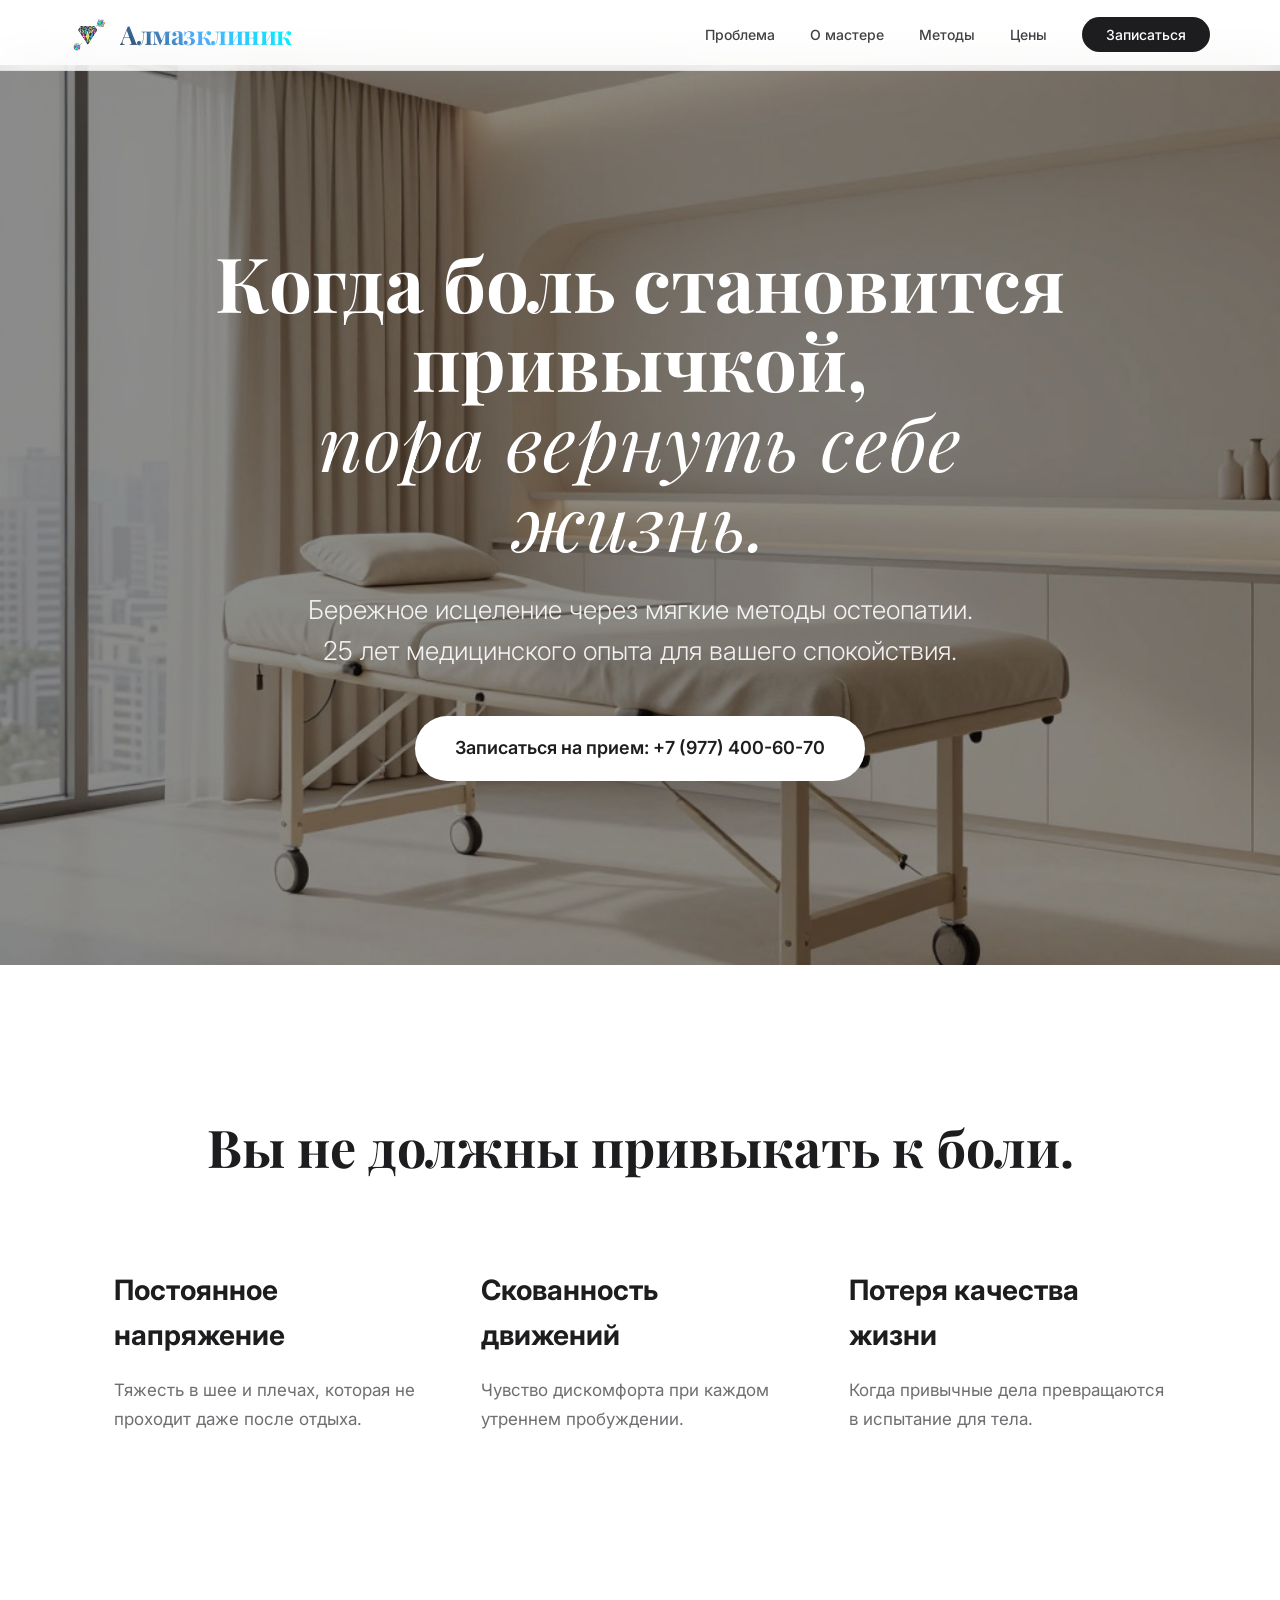
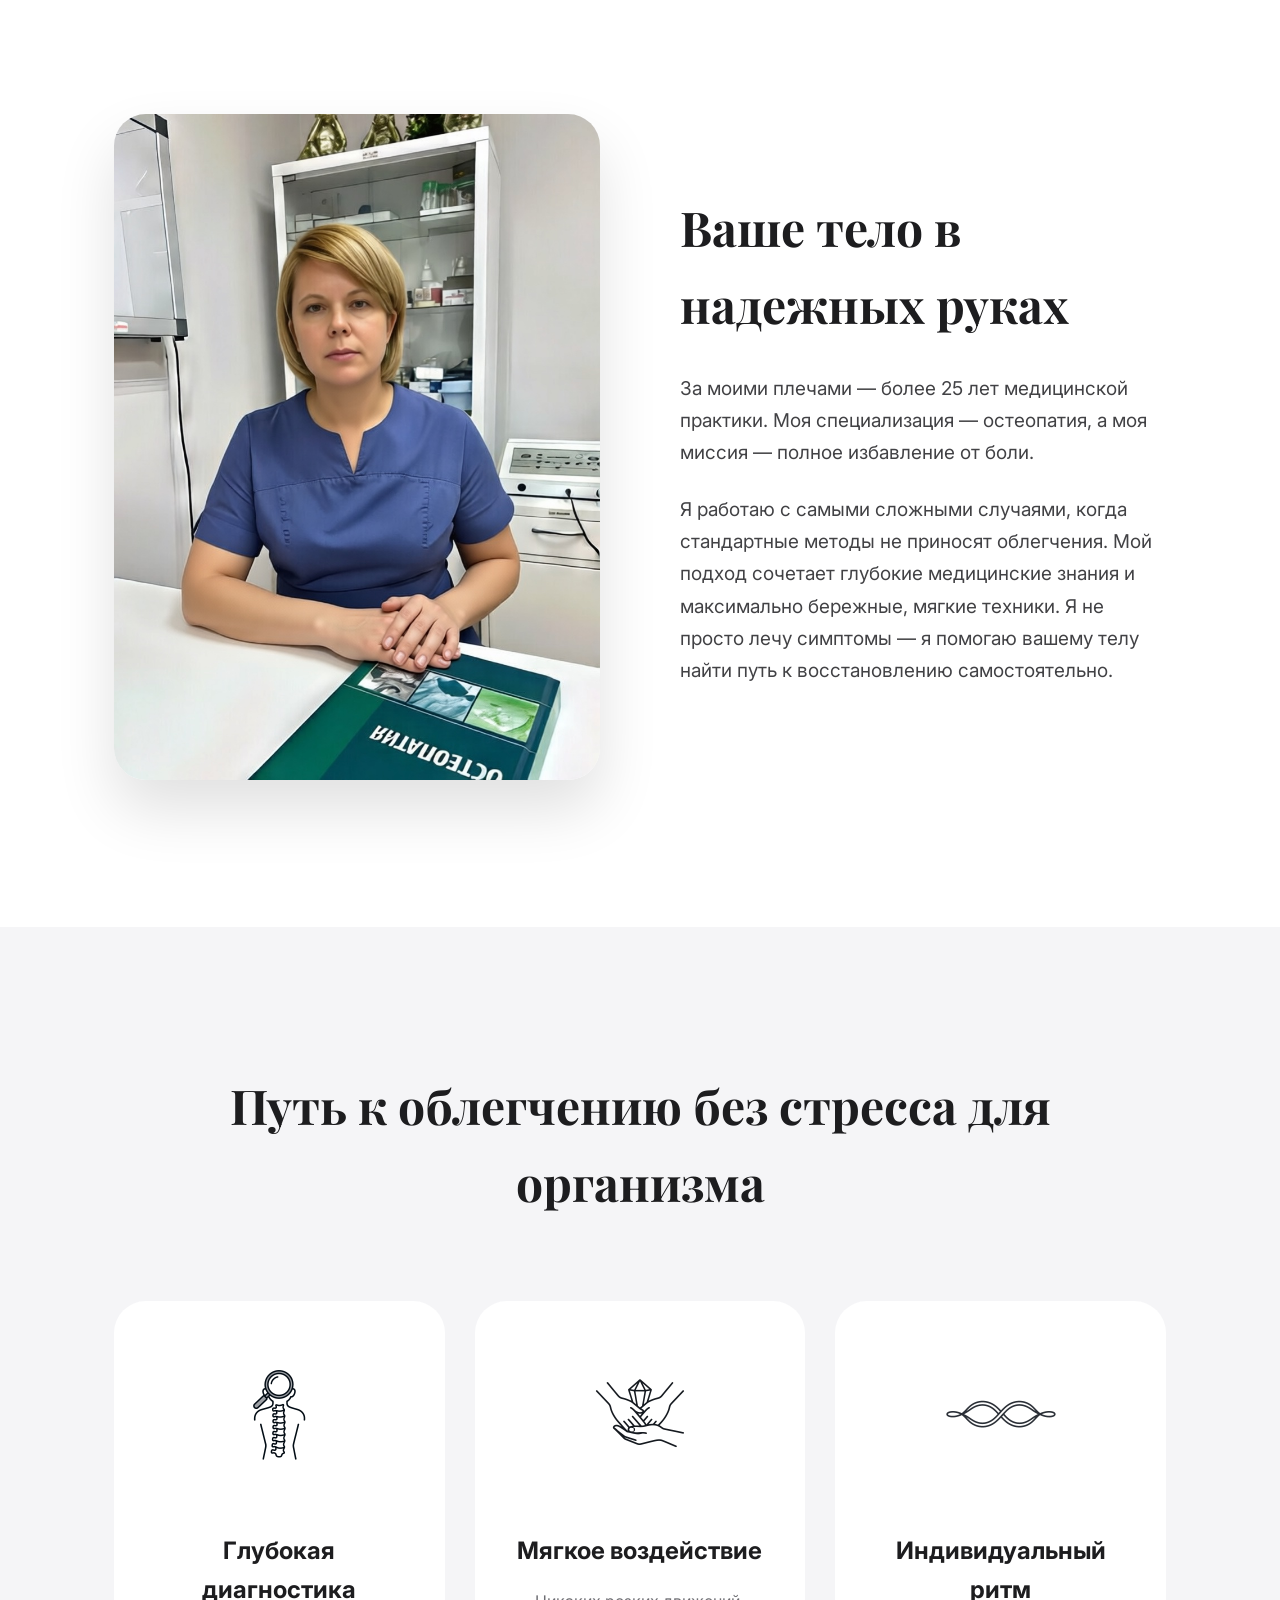
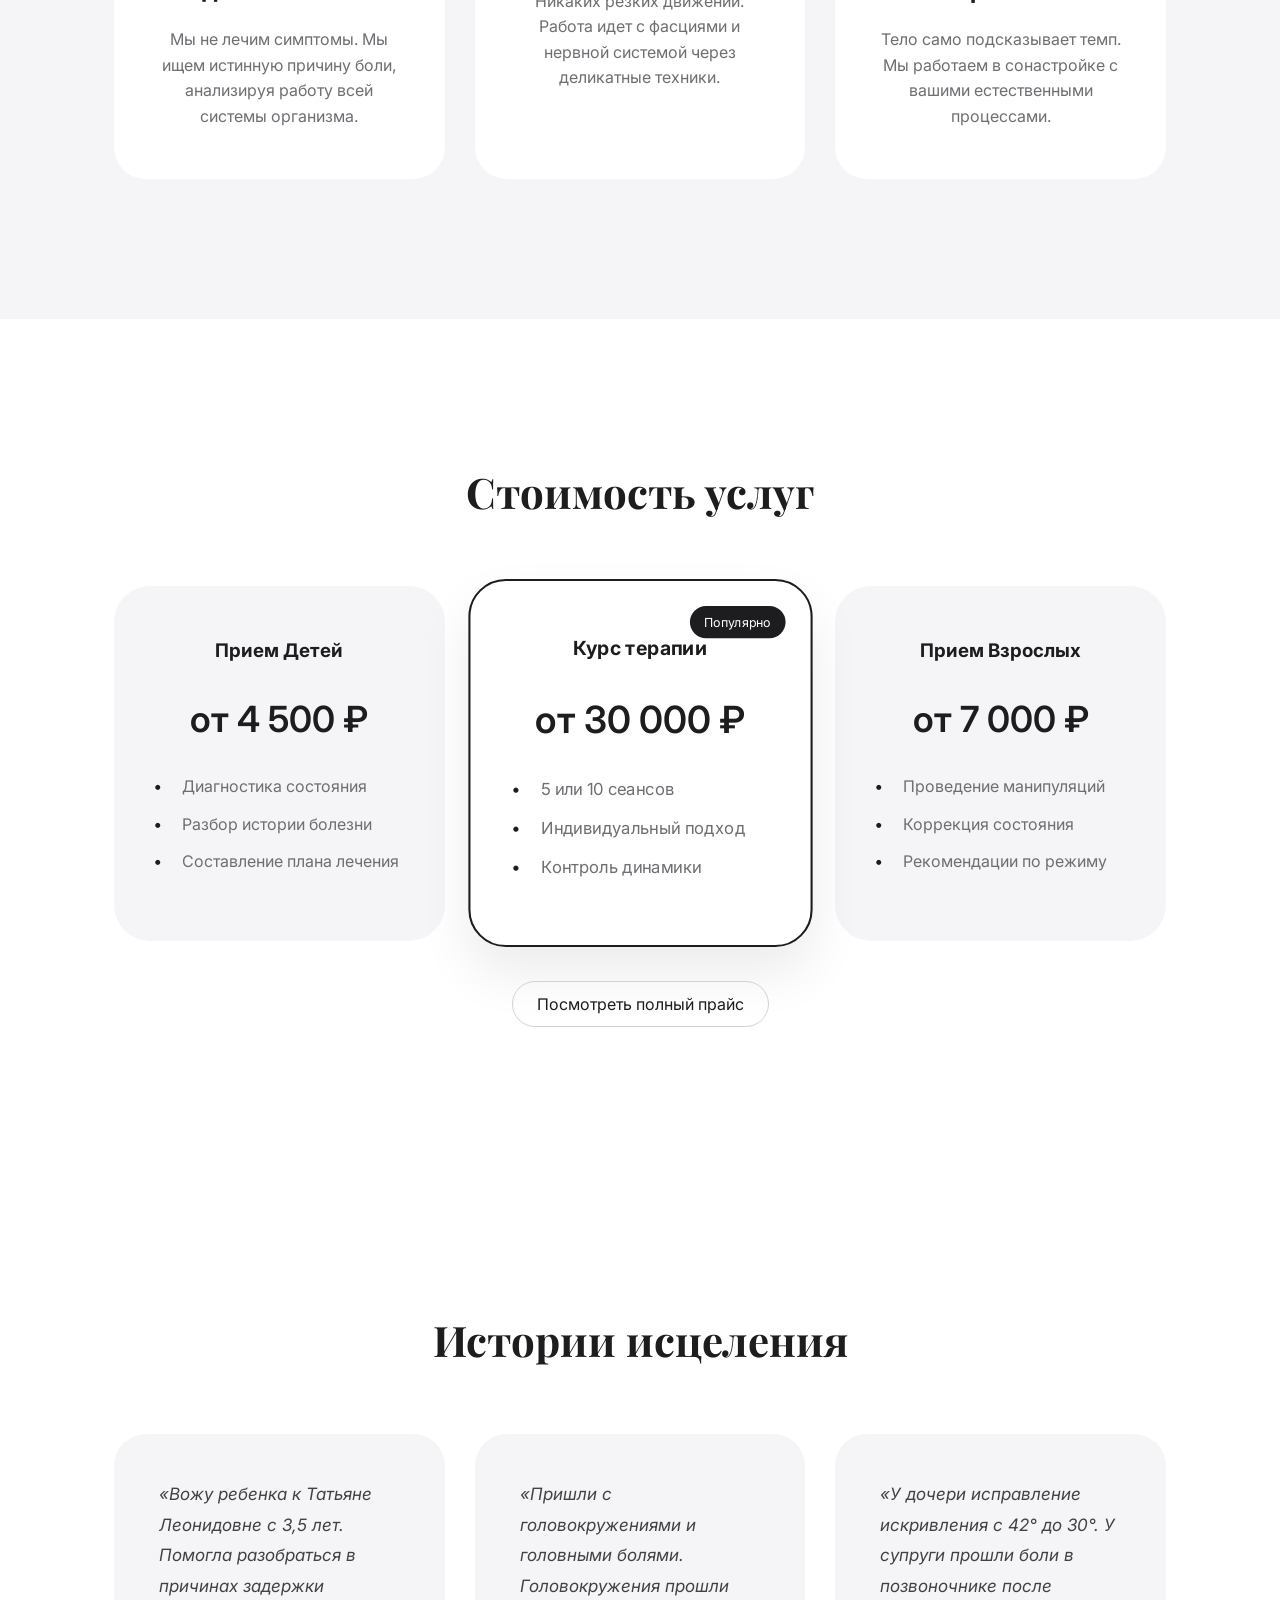
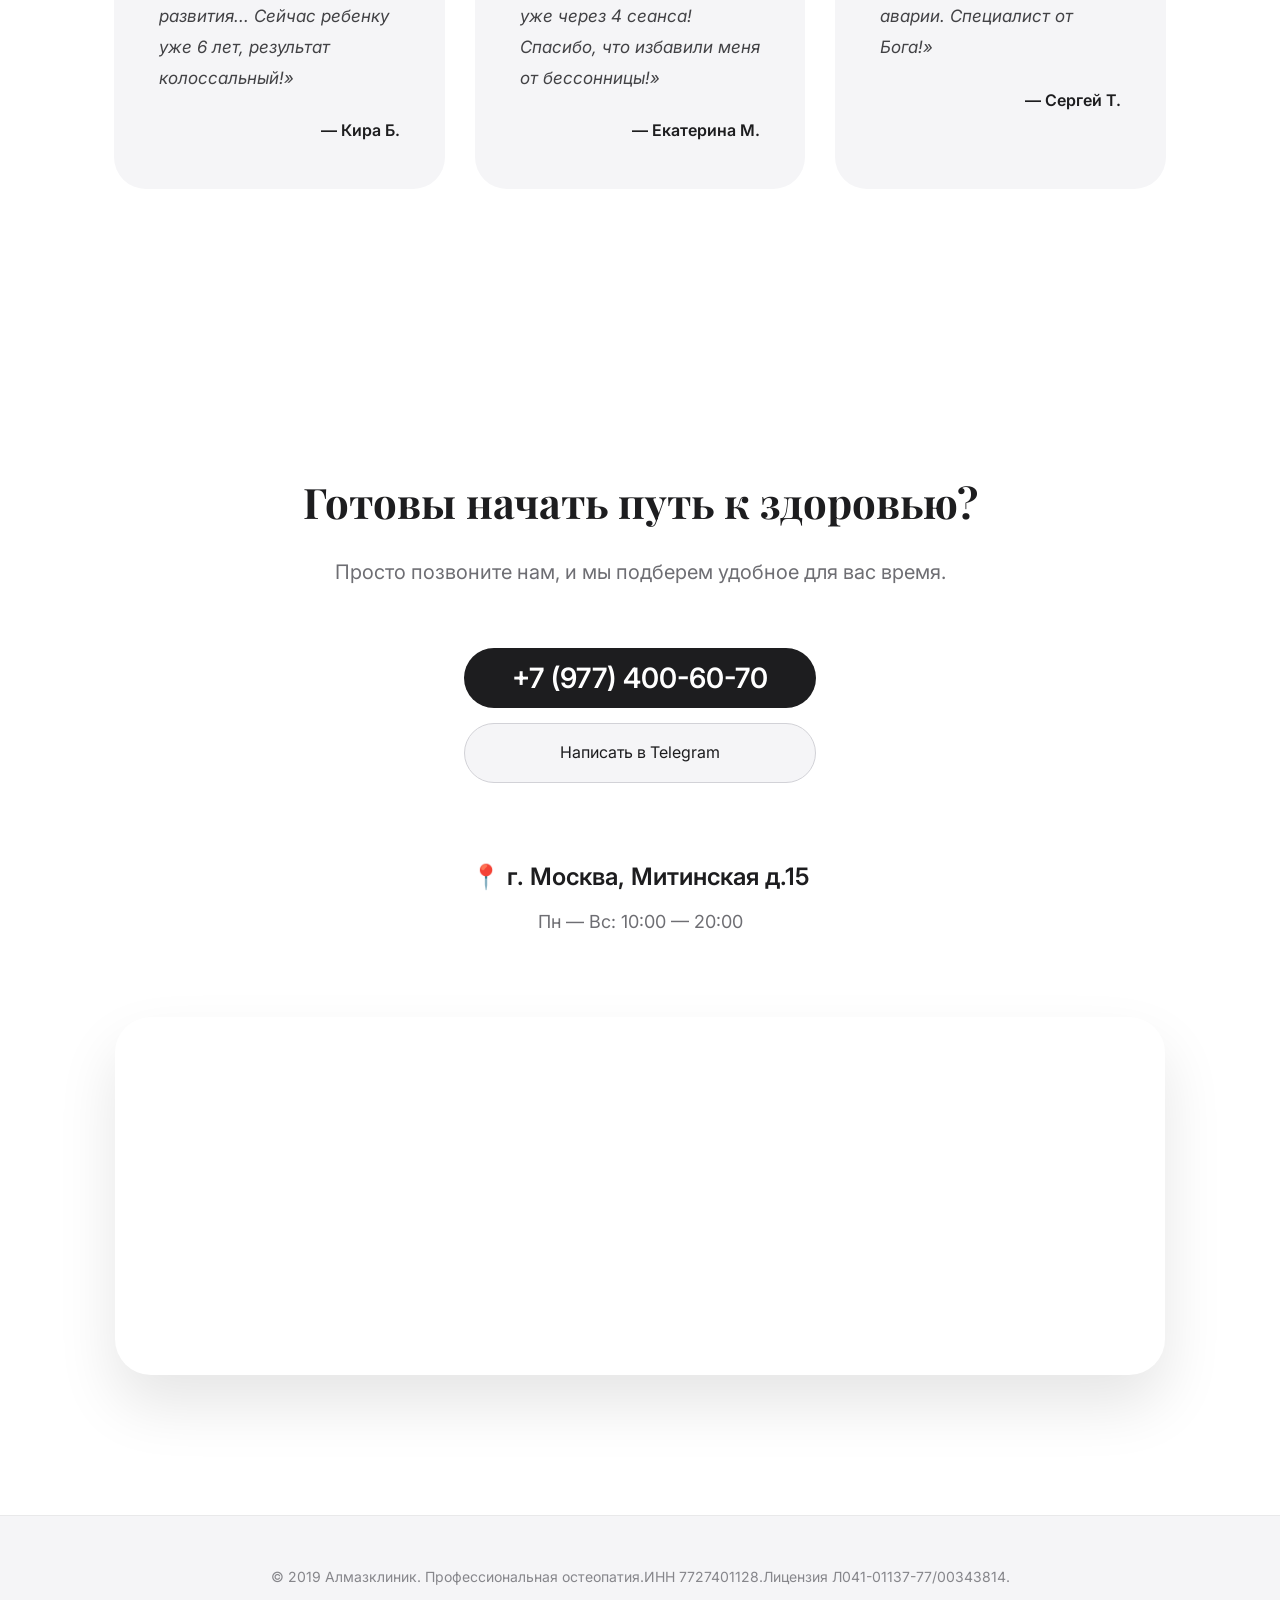
==== commit 56f69858: "index.html" ====
--- a/Сайт/index.html
+++ b/Сайт/index.html
@@ -204,7 +204,7 @@
     <!-- Футер -->
     <footer class="footer">
         <div class="container">
-            <p>&copy; 2019 Алмазклиник. Профессиональная остеопатия.</p>
+            <p>&copy; 2019 Алмазклиник. Профессиональная остеопатия.ИНН 7727401128.Лицензия Л041-01137-77/00343814.</p>
         </div>
     </footer>
 
--- a/Сайт/style.css
+++ b/Сайт/style.css
@@ -690,3 +690,108 @@
         text-align: center;
     }
 }
+/* Заголовок категории в прайсе */
+.category-title {
+    font-family: 'Playfair Display', serif;
+    font-size: 18px;
+    color: #86868b;
+    margin: 20px 0 10px 0;
+    text-transform: uppercase;
+    letter-spacing: 1px;
+    border-bottom: 1px solid #eee;
+    padding-bottom: 5px;
+}
+
+/* Анимация появления строки */
+.price-row {
+    opacity: 0;
+    transform: translateY(10px);
+    animation: fadeInUp 0.4s ease forwards;
+}
+
+@keyframes fadeInUp {
+    to {
+        opacity: 1;
+        transform: translateY(0);
+    }
+}
+/* 1. Обновляем оверлей для более мягкого размытия */
+.modal-overlay {
+    background: rgba(255, 255, 255, 0.6); /* Более светлый и прозрачный */
+    backdrop-filter: blur(12px) saturate(150%); 
+}
+
+/* 2. Адаптивность контейнера */
+.modal-container {
+    transition: transform 0.5s cubic-bezier(0.32, 0, 0.18, 1), opacity 0.4s ease;
+    transform: translateY(0) scale(0.9); /* Для десктопа оставляем легкий зум */
+}
+
+/* МОБИЛЬНАЯ ВЕРСИЯ (Эффект выплывающей шторки) */
+@media (max-width: 768px) {
+    .modal-container {
+        position: fixed;
+        bottom: 0;
+        left: 0;
+        right: 0;
+        width: 100%;
+        border-radius: 32px 32px 0 0; /* Скругляем только верхние углы */
+        transform: translateY(100%); /* Прячем полностью за нижний край экрана */
+        max-height: 90vh;
+    }
+
+    .modal-overlay.active .modal-container {
+        transform: translateY(0); /* Выезжает снизу вверх */
+    }
+
+    /* Добавляем "ручку" сверху, чтобы пользователь понимал, что окно можно сдвинуть/закрыть */
+    .modal-container::before {
+        content: "";
+        position: absolute;
+        top: 12px;
+        left: 50%;
+        transform: translateX(-50%);
+        width: 40px;
+        height: 5px;
+        background: #e2e2e7;
+        border-radius: 10px;
+    }
+}
+/* Класс для элементов, которые должны плавно появиться */
+.reveal {
+    opacity: 0;
+    transform: translateY(30px);
+    transition: all 0.8s cubic-bezier(0.22, 1, 0.36, 1);
+}
+
+/* Класс, который JS добавит при скролле */
+.reveal-visible {
+    opacity: 1;
+    transform: translateY(0);
+}
+@keyframes heroFadeUp {
+    from {
+        opacity: 0;
+        transform: translateY(20px);
+        filter: blur(5px); /* Добавляем легкое размытие для премиальности */
+    }
+    to {
+        opacity: 1;
+        transform: translateY(0);
+        filter: blur(0);
+    }
+}
+
+.hero-title {
+    animation: heroFadeUp 1.2s cubic-bezier(0.22, 1, 0.36, 1) forwards;
+}
+
+.hero-subtitle {
+    opacity: 0; /* Сначала скрываем */
+    animation: heroFadeUp 1.2s cubic-bezier(0.22, 1, 0.36, 1) 0.3s forwards; /* Задержка 0.3с */
+}
+
+.hero-button {
+    opacity: 0;
+    animation: heroFadeUp 1.2s cubic-bezier(0.22, 1, 0.36, 1) 0.6s forwards; /* Задержка 0.6с */
+}
